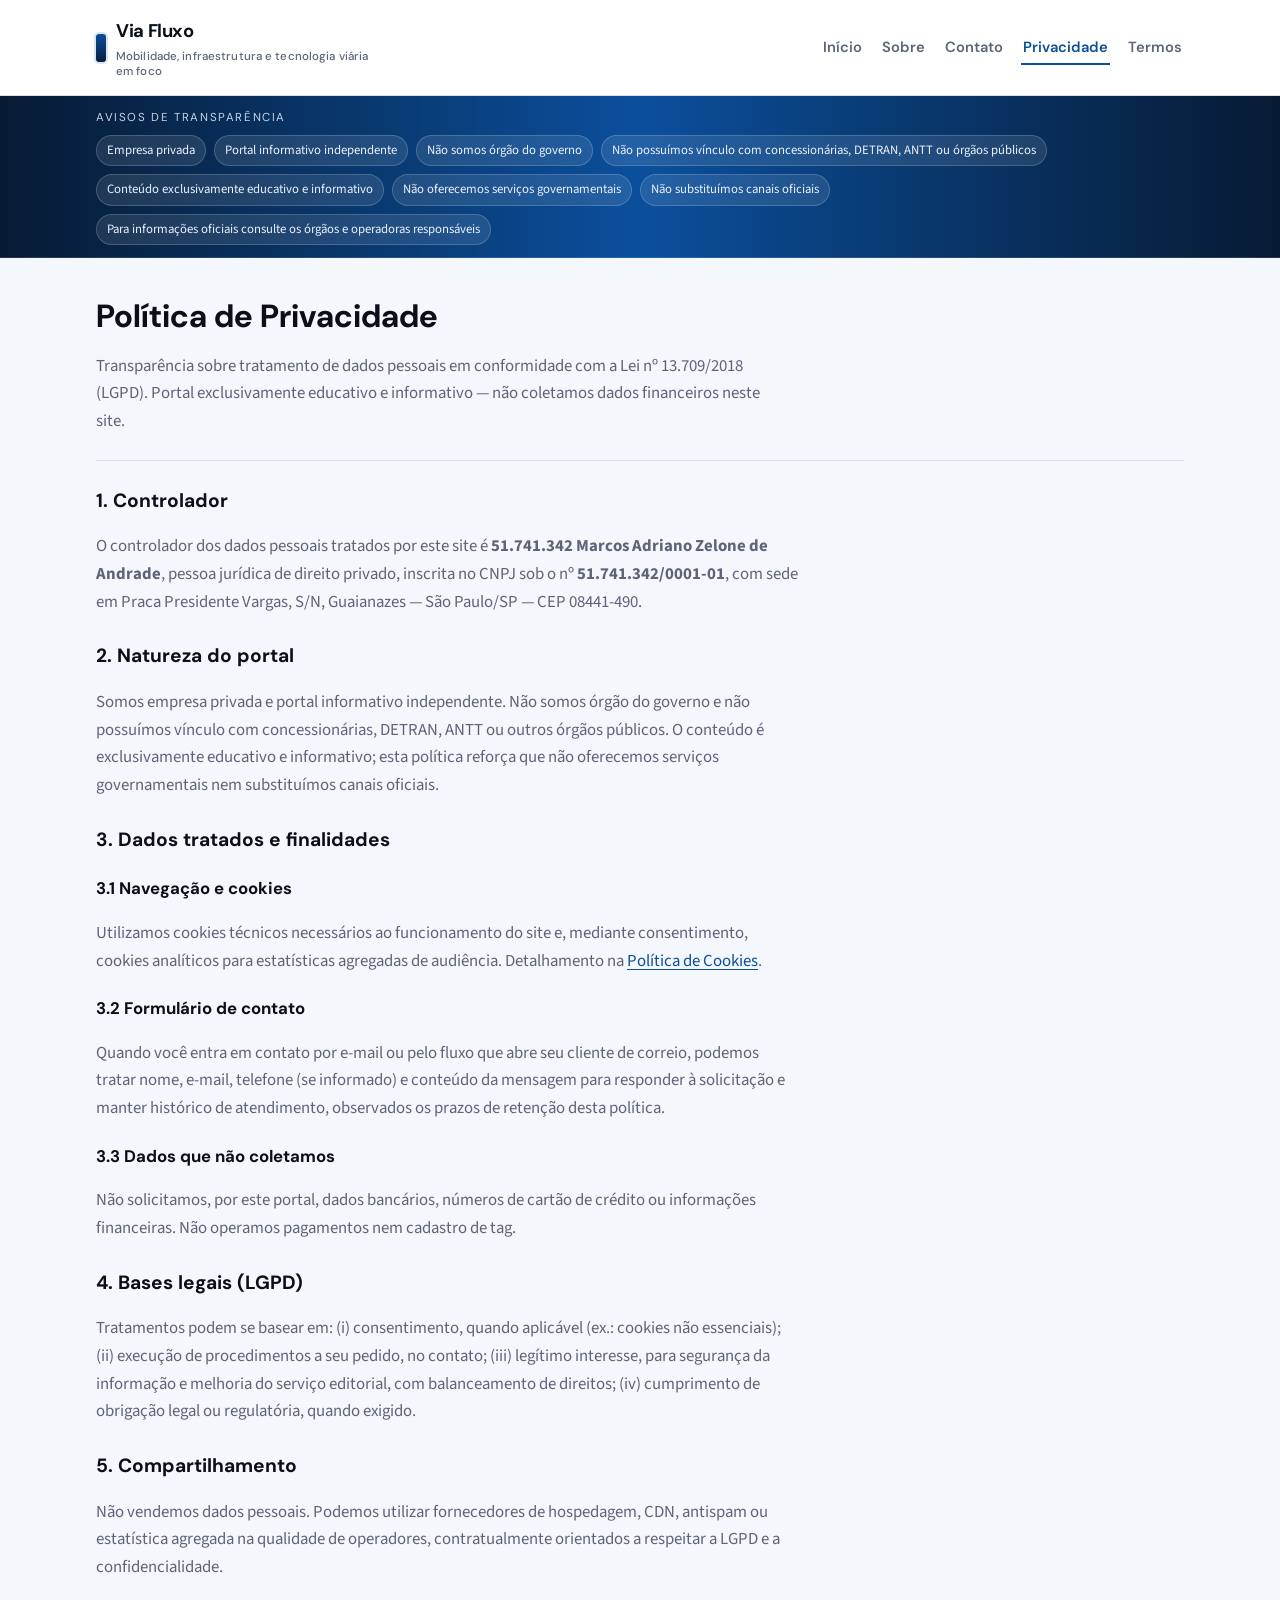
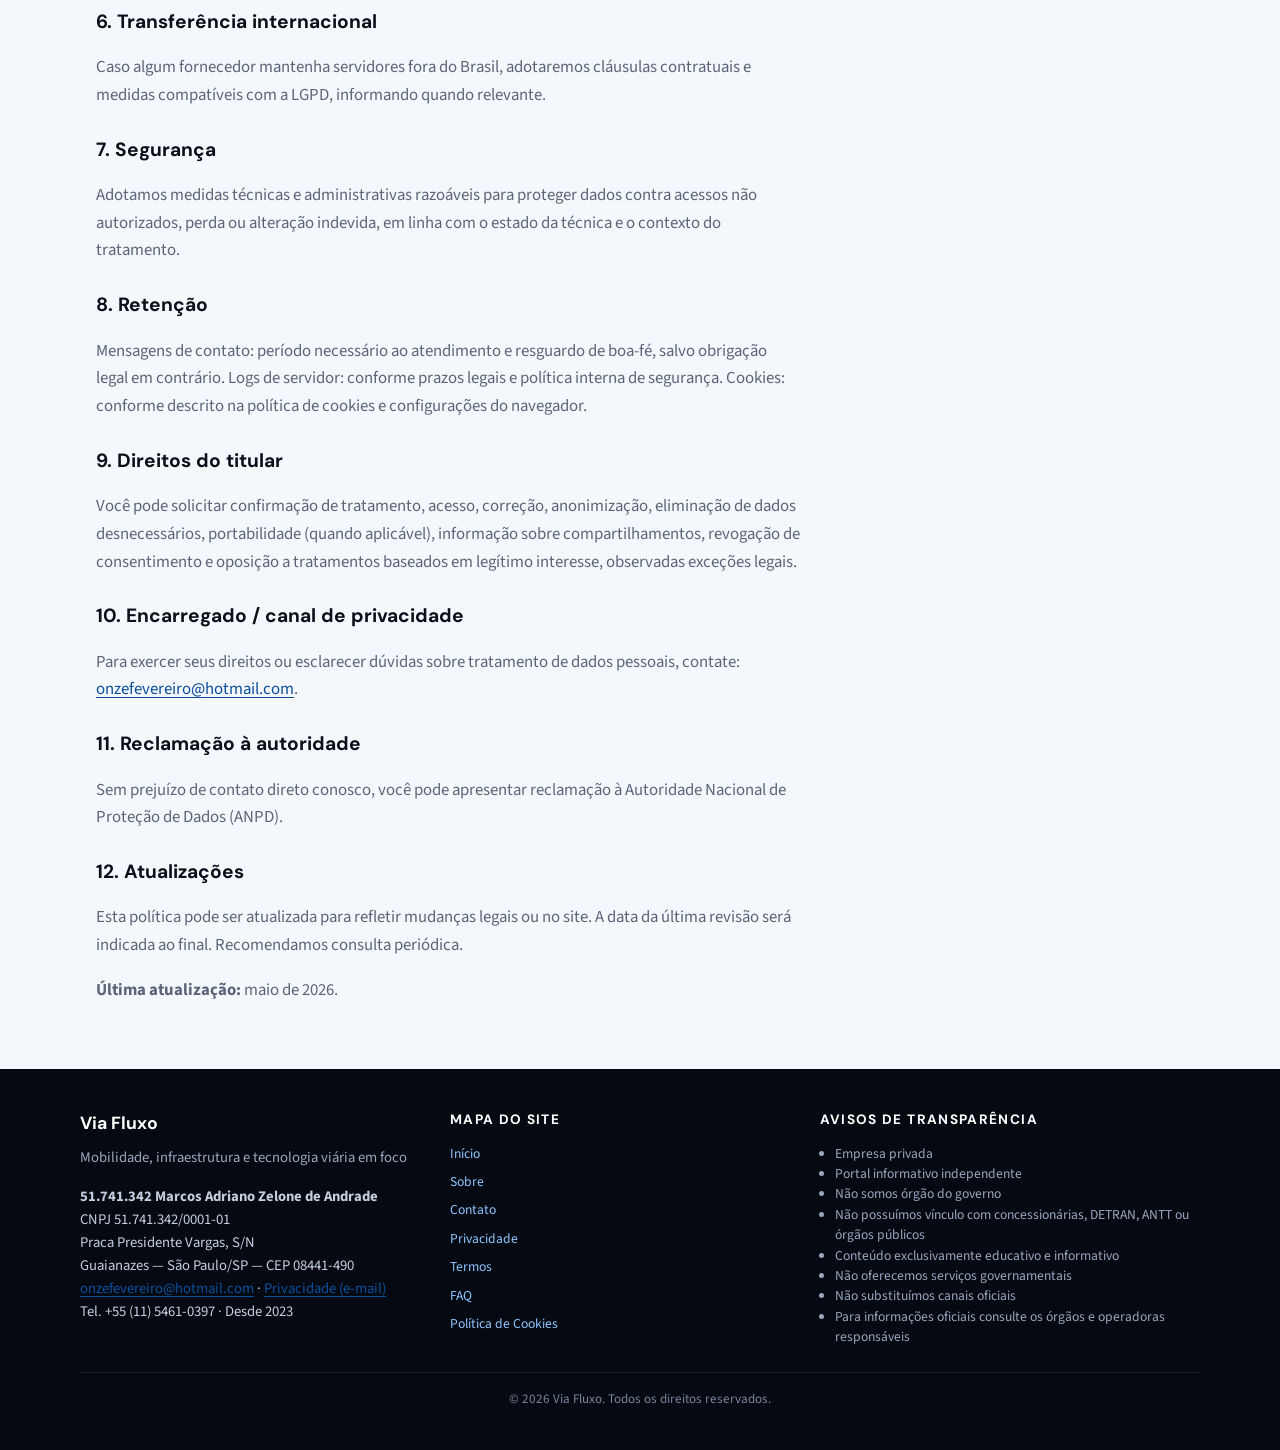
==== privacidade.html @ 97ca2502 "Add files via upload" ====
<!DOCTYPE html>
<html lang="pt-BR">
  <head>
    <meta charset="UTF-8" />
    <meta name="viewport" content="width=device-width, initial-scale=1" />
    <meta name="description" content="Política de Privacidade e bases legais (LGPD) do portal." />
    <title>Privacidade</title>
    <link rel="preconnect" href="https://fonts.googleapis.com" />
    <link rel="preconnect" href="https://fonts.gstatic.com" crossorigin />
    <link
      href="https://fonts.googleapis.com/css2?family=DM+Sans:ital,opsz,wght@0,9..40,500;0,9..40,600;0,9..40,700&family=Source+Sans+3:wght@400;500;600&display=swap"
      rel="stylesheet"
    />
    <link rel="stylesheet" href="css/styles.css" />
  </head>
  <body data-page-title="Privacidade">
    <header class="site-header">
      <div class="header__inner">
        <a class="logo" href="index.html">
          <span class="logo__mark" aria-hidden="true"></span>
          <span class="logo__text"
            ><span data-bind="meta.nomePortal"></span
            ><small class="logo__tagline" data-bind="meta.slogan"></small
          ></span>
        </a>
        <button type="button" class="nav-toggle" id="nav-toggle" aria-expanded="false" aria-controls="site-nav">
          <span class="nav-toggle__bar"></span>
          <span class="nav-toggle__bar"></span>
          <span class="nav-toggle__bar"></span>
          <span class="visually-hidden">Abrir menu</span>
        </button>
        <nav class="nav" id="site-nav" aria-label="Principal">
          <ul class="nav__list">
            <li><a class="nav__link" href="index.html">Início</a></li>
            <li><a class="nav__link" href="sobre.html">Sobre</a></li>
            <li><a class="nav__link" href="contato.html">Contato</a></li>
            <li><a class="nav__link is-active" href="privacidade.html">Privacidade</a></li>
            <li><a class="nav__link" href="termos.html">Termos</a></li>
          </ul>
        </nav>
      </div>
    </header>

    <section class="transparencia" aria-label="Transparência">
      <div class="transparencia__inner">
        <p class="transparencia__titulo" data-bind="transparencia.tituloFaixa"></p>
        <div class="transparencia__track" role="list" data-transparencia-track></div>
      </div>
    </section>

    <main>
      <header class="page-hero">
        <h1>Política de Privacidade</h1>
        <p>
          Transparência sobre tratamento de dados pessoais em conformidade com a Lei nº 13.709/2018 (LGPD). Portal
          exclusivamente educativo e informativo — não coletamos dados financeiros neste site.
        </p>
      </header>

      <article class="prose">
        <h2>1. Controlador</h2>
        <p>
          O controlador dos dados pessoais tratados por este site é <strong><span data-bind="empresa.razaoSocial"></span></strong>,
          pessoa jurídica de direito privado, inscrita no CNPJ sob o nº <strong><span data-bind="empresa.cnpj"></span></strong>,
          com sede em <span data-bind="empresa.enderecoLinha1"></span>, <span data-bind="empresa.enderecoLinha2"></span>.
        </p>

        <h2>2. Natureza do portal</h2>
        <p>
          Somos empresa privada e portal informativo independente. Não somos órgão do governo e não possuímos vínculo
          com concessionárias, DETRAN, ANTT ou outros órgãos públicos. O conteúdo é exclusivamente educativo e
          informativo; esta política reforça que não oferecemos serviços governamentais nem substituímos canais
          oficiais.
        </p>

        <h2>3. Dados tratados e finalidades</h2>
        <h3>3.1 Navegação e cookies</h3>
        <p>
          Utilizamos cookies técnicos necessários ao funcionamento do site e, mediante consentimento, cookies analíticos
          para estatísticas agregadas de audiência. Detalhamento na <a href="cookies.html">Política de Cookies</a>.
        </p>
        <h3>3.2 Formulário de contato</h3>
        <p>
          Quando você entra em contato por e-mail ou pelo fluxo que abre seu cliente de correio, podemos tratar nome,
          e-mail, telefone (se informado) e conteúdo da mensagem para responder à solicitação e manter histórico de
          atendimento, observados os prazos de retenção desta política.
        </p>
        <h3>3.3 Dados que não coletamos</h3>
        <p>
          Não solicitamos, por este portal, dados bancários, números de cartão de crédito ou informações financeiras.
          Não operamos pagamentos nem cadastro de tag.
        </p>

        <h2>4. Bases legais (LGPD)</h2>
        <p>
          Tratamentos podem se basear em: (i) consentimento, quando aplicável (ex.: cookies não essenciais); (ii)
          execução de procedimentos a seu pedido, no contato; (iii) legítimo interesse, para segurança da informação e
          melhoria do serviço editorial, com balanceamento de direitos; (iv) cumprimento de obrigação legal ou
          regulatória, quando exigido.
        </p>

        <h2>5. Compartilhamento</h2>
        <p>
          Não vendemos dados pessoais. Podemos utilizar fornecedores de hospedagem, CDN, antispam ou estatística agregada
          na qualidade de operadores, contratualmente orientados a respeitar a LGPD e a confidencialidade.
        </p>

        <h2>6. Transferência internacional</h2>
        <p>
          Caso algum fornecedor mantenha servidores fora do Brasil, adotaremos cláusulas contratuais e medidas
          compatíveis com a LGPD, informando quando relevante.
        </p>

        <h2>7. Segurança</h2>
        <p>
          Adotamos medidas técnicas e administrativas razoáveis para proteger dados contra acessos não autorizados,
          perda ou alteração indevida, em linha com o estado da técnica e o contexto do tratamento.
        </p>

        <h2>8. Retenção</h2>
        <p>
          Mensagens de contato: período necessário ao atendimento e resguardo de boa-fé, salvo obrigação legal em
          contrário. Logs de servidor: conforme prazos legais e política interna de segurança. Cookies: conforme
          descrito na política de cookies e configurações do navegador.
        </p>

        <h2>9. Direitos do titular</h2>
        <p>
          Você pode solicitar confirmação de tratamento, acesso, correção, anonimização, eliminação de dados
          desnecessários, portabilidade (quando aplicável), informação sobre compartilhamentos, revogação de
          consentimento e oposição a tratamentos baseados em legítimo interesse, observadas exceções legais.
        </p>

        <h2>10. Encarregado / canal de privacidade</h2>
        <p>
          Para exercer seus direitos ou esclarecer dúvidas sobre tratamento de dados pessoais, contate:
          <a data-mailto="empresa.emailPrivacidade"><span data-bind="empresa.emailPrivacidade"></span></a>.
        </p>

        <h2>11. Reclamação à autoridade</h2>
        <p>
          Sem prejuízo de contato direto conosco, você pode apresentar reclamação à Autoridade Nacional de Proteção de
          Dados (ANPD).
        </p>

        <h2>12. Atualizações</h2>
        <p>
          Esta política pode ser atualizada para refletir mudanças legais ou no site. A data da última revisão será
          indicada ao final. Recomendamos consulta periódica.
        </p>

        <p><strong>Última atualização:</strong> maio de 2026.</p>
      </article>
    </main>

    <footer class="site-footer">
      <div class="footer__grid">
        <div>
          <h2 class="footer__title" data-bind="meta.nomePortal"></h2>
          <p class="footer__tagline" data-bind="meta.slogan"></p>
          <p class="footer__legal">
            <strong data-bind="empresa.razaoSocial"></strong><br />
            CNPJ <span data-bind="empresa.cnpj"></span><br />
            <span data-bind="empresa.enderecoLinha1"></span><br />
            <span data-bind="empresa.enderecoLinha2"></span><br />
            <a data-mailto="empresa.emailContato"><span data-bind="empresa.emailContato"></span></a>
            · <a data-mailto="empresa.emailPrivacidade">Privacidade (e-mail)</a><br />
            Tel. <span data-bind="empresa.telefone"></span> · Desde <span data-bind="empresa.anoFundacao"></span>
          </p>
        </div>
        <div>
          <h3 class="footer__subtitle">Mapa do site</h3>
          <ul class="footer__list footer__list--plain">
            <li><a href="index.html">Início</a></li>
            <li><a href="sobre.html">Sobre</a></li>
            <li><a href="contato.html">Contato</a></li>
            <li><a href="privacidade.html">Privacidade</a></li>
            <li><a href="termos.html">Termos</a></li>
            <li><a href="faq.html">FAQ</a></li>
            <li><a href="cookies.html">Política de Cookies</a></li>
          </ul>
        </div>
        <div>
          <h3 class="footer__subtitle" data-bind="transparencia.tituloFaixa"></h3>
          <ul class="footer__list" data-transparencia-footer></ul>
        </div>
      </div>
      <p class="footer__bottom">
        © <span data-year></span> <span data-bind="empresa.nomeFantasia"></span>. Todos os direitos reservados.
      </p>
    </footer>

    <script src="js/site.config.js"></script>
    <script src="js/site.js"></script>
  </body>
</html>
---- css/styles.css ----
/* Via Fluxo — portal editorial, paleta azul / branco / preto */
:root {
  --color-bg: #f4f7fb;
  --color-surface: #ffffff;
  --color-ink: #0a0f1a;
  --color-muted: #5c6578;
  --color-line: #d8e0ec;
  --color-accent: #0b4f9c;
  --color-accent-soft: #e8f1fc;
  --color-accent-dark: #06356a;
  --shadow-sm: 0 4px 20px rgba(10, 22, 40, 0.06);
  --shadow-md: 0 12px 40px rgba(10, 22, 40, 0.1);
  --radius: 14px;
  --font-display: "DM Sans", system-ui, sans-serif;
  --font-body: "Source Sans 3", "Segoe UI", system-ui, sans-serif;
  --space: 8px;
  --max: 1120px;
}

*,
*::before,
*::after {
  box-sizing: border-box;
}

html {
  scroll-behavior: smooth;
}

body {
  margin: 0;
  font-family: var(--font-body);
  font-size: 1.05rem;
  line-height: 1.65;
  color: var(--color-ink);
  background: var(--color-bg);
  min-height: 100vh;
  display: flex;
  flex-direction: column;
}

.visually-hidden {
  position: absolute;
  width: 1px;
  height: 1px;
  padding: 0;
  margin: -1px;
  overflow: hidden;
  clip: rect(0, 0, 0, 0);
  white-space: nowrap;
  border: 0;
}

a {
  color: var(--color-accent);
  text-decoration-thickness: 1px;
  text-underline-offset: 3px;
}

a:hover {
  color: var(--color-accent-dark);
}

img {
  max-width: 100%;
  height: auto;
}

.site-header {
  position: sticky;
  top: 0;
  z-index: 40;
  background: rgba(255, 255, 255, 0.92);
  backdrop-filter: blur(10px);
  border-bottom: 1px solid var(--color-line);
}

.header__inner {
  max-width: var(--max);
  margin: 0 auto;
  padding: calc(var(--space) * 2) calc(var(--space) * 2);
  display: flex;
  align-items: center;
  justify-content: space-between;
  gap: calc(var(--space) * 2);
}

.logo {
  display: inline-flex;
  align-items: center;
  gap: 10px;
  font-family: var(--font-display);
  font-weight: 700;
  font-size: 1.15rem;
  letter-spacing: -0.02em;
  color: var(--color-ink);
  text-decoration: none;
}

.logo:hover {
  color: var(--color-accent);
}

.logo__mark {
  width: 10px;
  height: 28px;
  border-radius: 3px;
  background: linear-gradient(180deg, var(--color-accent) 0%, #051f3d 100%);
  box-shadow: 0 0 0 2px rgba(11, 79, 156, 0.15);
}

.nav-toggle {
  display: none;
  flex-direction: column;
  gap: 5px;
  padding: 10px;
  border: 1px solid var(--color-line);
  border-radius: 10px;
  background: var(--color-surface);
  cursor: pointer;
}

.nav-toggle__bar {
  width: 22px;
  height: 2px;
  background: var(--color-ink);
  border-radius: 1px;
}

.nav__list {
  list-style: none;
  margin: 0;
  padding: 0;
  display: flex;
  flex-wrap: wrap;
  gap: calc(var(--space) * 0.5) calc(var(--space) * 2);
}

.nav__link {
  font-family: var(--font-display);
  font-weight: 600;
  font-size: 0.92rem;
  color: var(--color-muted);
  text-decoration: none;
  padding: 6px 2px;
  border-bottom: 2px solid transparent;
}

.nav__link:hover,
.nav__link.is-active {
  color: var(--color-accent);
  border-bottom-color: var(--color-accent);
}

.transparencia {
  background: linear-gradient(90deg, #061a33 0%, #0b4f9c 50%, #061a33 100%);
  color: #e8f0ff;
  font-size: 0.8rem;
  border-bottom: 1px solid rgba(255, 255, 255, 0.12);
}

.transparencia__inner {
  max-width: var(--max);
  margin: 0 auto;
  padding: calc(var(--space) * 1.5) calc(var(--space) * 2);
}

.transparencia__titulo {
  margin: 0 0 8px;
  font-family: var(--font-display);
  font-size: 0.72rem;
  text-transform: uppercase;
  letter-spacing: 0.14em;
  opacity: 0.85;
}

.transparencia__track {
  display: flex;
  flex-wrap: wrap;
  gap: 8px;
}

.transparencia__item {
  display: inline-block;
  padding: 6px 10px;
  border-radius: 999px;
  background: rgba(255, 255, 255, 0.1);
  border: 1px solid rgba(255, 255, 255, 0.18);
  white-space: normal;
  line-height: 1.35;
}

main {
  flex: 1;
  max-width: var(--max);
  margin: 0 auto;
  padding: calc(var(--space) * 4) calc(var(--space) * 2) calc(var(--space) * 6);
  width: 100%;
}

.hero {
  display: grid;
  gap: calc(var(--space) * 3);
  padding: calc(var(--space) * 5) 0 calc(var(--space) * 4);
  border-bottom: 1px solid var(--color-line);
  margin-bottom: calc(var(--space) * 4);
}

.hero__grid {
  display: grid;
  gap: calc(var(--space) * 3);
  grid-template-columns: 1fr;
}

@media (min-width: 880px) {
  .hero__grid {
    grid-template-columns: 1.15fr 0.85fr;
    align-items: start;
  }
}

.hero__kicker {
  font-family: var(--font-display);
  font-size: 0.78rem;
  text-transform: uppercase;
  letter-spacing: 0.16em;
  color: var(--color-accent);
  margin: 0 0 12px;
}

.hero h1 {
  font-family: var(--font-display);
  font-size: clamp(1.85rem, 4vw, 2.65rem);
  line-height: 1.12;
  letter-spacing: -0.03em;
  margin: 0 0 16px;
  color: var(--color-ink);
}

.hero__sub {
  margin: 0;
  font-size: 1.1rem;
  color: var(--color-muted);
  max-width: 36em;
}

.hero__actions {
  display: flex;
  flex-wrap: wrap;
  gap: 12px;
  margin-top: calc(var(--space) * 2);
}

.hero__panel {
  background: var(--color-surface);
  border-radius: var(--radius);
  box-shadow: var(--shadow-md);
  border: 1px solid var(--color-line);
  padding: calc(var(--space) * 3);
  position: relative;
  overflow: hidden;
}

.hero__panel::before {
  content: "";
  position: absolute;
  inset: -40% 40% auto -20%;
  height: 80%;
  background: radial-gradient(circle, rgba(11, 79, 156, 0.12), transparent 60%);
  pointer-events: none;
}

.hero__panel-title {
  font-family: var(--font-display);
  font-size: 0.85rem;
  text-transform: uppercase;
  letter-spacing: 0.1em;
  color: var(--color-muted);
  margin: 0 0 12px;
}

.hero__panel ul {
  margin: 0;
  padding-left: 1.1em;
  color: var(--color-ink);
  font-size: 0.95rem;
}

.hero__panel li {
  margin-bottom: 8px;
}

.hero-panel__list {
  margin: 0;
  padding-left: 1.1em;
  color: var(--color-ink);
  font-size: 0.9rem;
}

.faq-block__q {
  font-family: var(--font-display);
  font-size: 1rem;
  margin: 20px 0 8px;
  color: var(--color-ink);
}

.faq-block__q:first-child {
  margin-top: 16px;
}

.faq-block__a {
  margin: 0 0 8px;
  color: var(--color-muted);
  font-size: 0.95rem;
}

.btn {
  display: inline-flex;
  align-items: center;
  justify-content: center;
  gap: 8px;
  font-family: var(--font-display);
  font-weight: 600;
  font-size: 0.92rem;
  padding: 12px 20px;
  border-radius: 10px;
  border: none;
  cursor: pointer;
  text-decoration: none;
  transition: background 0.2s ease, color 0.2s ease, box-shadow 0.2s ease;
}

.btn--primary {
  background: var(--color-accent);
  color: #fff;
  box-shadow: 0 6px 20px rgba(11, 79, 156, 0.25);
}

.btn--primary:hover {
  background: var(--color-accent-dark);
  color: #fff;
}

.btn--secondary {
  background: var(--color-surface);
  color: var(--color-accent);
  border: 1px solid var(--color-line);
}

.btn--secondary:hover {
  border-color: var(--color-accent);
}

.btn--ghost {
  background: transparent;
  color: var(--color-ink);
  border: 1px solid var(--color-line);
}

.section-head {
  display: flex;
  flex-wrap: wrap;
  align-items: baseline;
  justify-content: space-between;
  gap: 12px;
  margin-bottom: calc(var(--space) * 2.5);
}

.section-head h2 {
  font-family: var(--font-display);
  font-size: 1.45rem;
  margin: 0;
  letter-spacing: -0.02em;
}

.section-head p {
  margin: 0;
  color: var(--color-muted);
  max-width: 28rem;
  font-size: 0.98rem;
}

.stats-grid {
  display: grid;
  grid-template-columns: repeat(auto-fit, minmax(200px, 1fr));
  gap: calc(var(--space) * 2);
  margin-bottom: calc(var(--space) * 5);
}

.stat-card {
  background: var(--color-surface);
  border-radius: var(--radius);
  padding: calc(var(--space) * 2.5);
  border: 1px solid var(--color-line);
  box-shadow: var(--shadow-sm);
}

.stat-card__icon {
  width: 40px;
  height: 40px;
  border-radius: 10px;
  background: var(--color-accent-soft);
  color: var(--color-accent);
  display: flex;
  align-items: center;
  justify-content: center;
  margin-bottom: 12px;
}

.stat-card__icon svg {
  width: 22px;
  height: 22px;
}

.stat-card__value {
  font-family: var(--font-display);
  font-weight: 700;
  font-size: 1.35rem;
  margin: 0 0 6px;
  letter-spacing: -0.02em;
}

.stat-card__label {
  margin: 0;
  font-size: 0.88rem;
  color: var(--color-muted);
  line-height: 1.45;
}

.cards-grid {
  display: grid;
  grid-template-columns: repeat(auto-fit, minmax(260px, 1fr));
  gap: calc(var(--space) * 2);
  margin-bottom: calc(var(--space) * 5);
}

.card {
  background: var(--color-surface);
  border-radius: var(--radius);
  padding: calc(var(--space) * 2.5);
  border: 1px solid var(--color-line);
  box-shadow: var(--shadow-sm);
  display: flex;
  flex-direction: column;
  gap: 10px;
}

.card__tag {
  font-size: 0.72rem;
  font-weight: 700;
  text-transform: uppercase;
  letter-spacing: 0.08em;
  color: var(--color-accent);
}

.card__title {
  font-family: var(--font-display);
  font-size: 1.1rem;
  margin: 0;
  line-height: 1.3;
}

.card__title a {
  color: inherit;
  text-decoration: none;
}

.card__title a:hover {
  color: var(--color-accent);
}

.card__excerpt {
  margin: 0;
  flex: 1;
  color: var(--color-muted);
  font-size: 0.95rem;
}

.card__more {
  font-family: var(--font-display);
  font-weight: 600;
  font-size: 0.88rem;
  text-decoration: none;
}

.topic-section {
  margin-bottom: calc(var(--space) * 4);
  padding: calc(var(--space) * 3);
  background: var(--color-surface);
  border-radius: var(--radius);
  border: 1px solid var(--color-line);
  box-shadow: var(--shadow-sm);
}

.topic-section__title {
  font-family: var(--font-display);
  font-size: 1.25rem;
  margin: 0 0 12px;
}

.topic-section__text {
  margin: 0;
  color: var(--color-muted);
}

.glossary {
  margin: 0;
}

.glossary__row {
  display: grid;
  gap: 6px;
  padding: 16px 0;
  border-bottom: 1px solid var(--color-line);
}

@media (min-width: 640px) {
  .glossary__row {
    grid-template-columns: 160px 1fr;
    gap: 24px;
    align-items: start;
  }
}

.glossary dt {
  font-family: var(--font-display);
  font-weight: 700;
  color: var(--color-ink);
}

.glossary dd {
  margin: 0;
  color: var(--color-muted);
}

.faq-item {
  border-bottom: 1px solid var(--color-line);
}

.faq-item__btn {
  width: 100%;
  text-align: left;
  padding: 18px 8px 18px 0;
  border: none;
  background: none;
  font-family: var(--font-display);
  font-size: 1rem;
  font-weight: 600;
  color: var(--color-ink);
  cursor: pointer;
  display: flex;
  align-items: center;
  justify-content: space-between;
  gap: 12px;
}

.faq-item__btn::after {
  content: "+";
  flex-shrink: 0;
  font-weight: 400;
  color: var(--color-accent);
  font-size: 1.25rem;
}

.faq-item__btn[aria-expanded="true"]::after {
  content: "−";
}

.faq-item__panel {
  padding: 0 0 18px;
  color: var(--color-muted);
}

.faq-item__panel p {
  margin: 0;
}

.quem-somos {
  background: linear-gradient(135deg, #0b4f9c 0%, #051f3d 100%);
  color: #e8f0ff;
  border-radius: var(--radius);
  padding: calc(var(--space) * 3.5);
  margin-top: calc(var(--space) * 4);
  box-shadow: var(--shadow-md);
}

.quem-somos h2 {
  font-family: var(--font-display);
  margin: 0 0 16px;
  font-size: 1.35rem;
}

.quem-somos p {
  margin: 0 0 12px;
  color: rgba(232, 240, 255, 0.92);
}

.quem-somos__cta {
  margin-top: 20px;
}

.quem-somos .btn--secondary {
  background: rgba(255, 255, 255, 0.12);
  color: #fff;
  border-color: rgba(255, 255, 255, 0.35);
}

.quem-somos .btn--secondary:hover {
  background: rgba(255, 255, 255, 0.2);
}

.site-footer {
  background: #050a12;
  color: #c5cedd;
  padding: calc(var(--space) * 5) calc(var(--space) * 2);
  font-size: 0.92rem;
}

.footer__grid {
  max-width: var(--max);
  margin: 0 auto;
  display: grid;
  gap: calc(var(--space) * 3);
  grid-template-columns: 1fr;
}

@media (min-width: 900px) {
  .footer__grid {
    grid-template-columns: 1fr 1fr 1.1fr;
  }
}

.footer__title {
  font-family: var(--font-display);
  color: #fff;
  margin: 0 0 8px;
  font-size: 1.1rem;
}

.footer__tagline {
  margin: 0 0 16px;
  color: #9aa7bc;
}

.footer__legal {
  margin: 0;
  line-height: 1.55;
}

.footer__subtitle {
  font-family: var(--font-display);
  color: #fff;
  font-size: 0.85rem;
  text-transform: uppercase;
  letter-spacing: 0.1em;
  margin: 0 0 12px;
}

.footer__contact {
  margin: 0 0 12px;
}

.footer__contact a {
  color: #8ec5ff;
}

.footer__links {
  margin: 0;
}

.footer__links a {
  color: #8ec5ff;
  text-decoration: none;
}

.footer__links a:hover {
  text-decoration: underline;
}

.footer__sep {
  margin: 0 6px;
  opacity: 0.5;
}

.footer__list {
  margin: 0;
  padding-left: 1.1em;
  color: #9aa7bc;
  font-size: 0.85rem;
  line-height: 1.5;
}

.footer__bottom {
  max-width: var(--max);
  margin: calc(var(--space) * 3) auto 0;
  padding-top: calc(var(--space) * 2);
  border-top: 1px solid rgba(255, 255, 255, 0.1);
  font-size: 0.82rem;
  color: #7a869c;
  text-align: center;
}

.cookie-bar {
  position: fixed;
  z-index: 50;
  left: 0;
  right: 0;
  bottom: 0;
  padding: calc(var(--space) * 2);
  background: rgba(5, 10, 18, 0.96);
  color: #e8edf5;
  border-top: 1px solid rgba(255, 255, 255, 0.1);
}

.cookie-bar__inner {
  max-width: var(--max);
  margin: 0 auto;
  display: flex;
  flex-wrap: wrap;
  gap: 16px;
  align-items: flex-end;
  justify-content: space-between;
}

.cookie-bar__text {
  margin: 0;
  flex: 1 1 280px;
  font-size: 0.9rem;
  line-height: 1.5;
}

.cookie-bar__text a {
  color: #8ec5ff;
}

.cookie-bar__actions {
  display: flex;
  flex-wrap: wrap;
  gap: 10px;
}

.cookie-bar .btn--primary {
  background: var(--color-accent);
}

.cookie-bar .btn--ghost {
  color: #fff;
  border-color: rgba(255, 255, 255, 0.25);
}

/* Páginas internas */
.page-hero {
  padding-bottom: calc(var(--space) * 3);
  border-bottom: 1px solid var(--color-line);
  margin-bottom: calc(var(--space) * 3);
}

.page-hero h1 {
  font-family: var(--font-display);
  font-size: clamp(1.6rem, 3vw, 2rem);
  margin: 0 0 10px;
}

.page-hero p {
  margin: 0;
  color: var(--color-muted);
  max-width: 40em;
}

.prose {
  max-width: 44rem;
}

.prose h2 {
  font-family: var(--font-display);
  font-size: 1.2rem;
  margin: calc(var(--space) * 3) 0 calc(var(--space) * 1.5);
}

.prose h3 {
  font-family: var(--font-display);
  font-size: 1.05rem;
  margin: calc(var(--space) * 2.5) 0 8px;
}

.prose p,
.prose li {
  color: var(--color-muted);
}

.prose ul {
  padding-left: 1.2em;
}

.contact-card {
  background: var(--color-surface);
  border: 1px solid var(--color-line);
  border-radius: var(--radius);
  padding: calc(var(--space) * 3);
  box-shadow: var(--shadow-sm);
  margin-bottom: calc(var(--space) * 3);
}

.contact-card dl {
  margin: 0;
}

.contact-card dt {
  font-family: var(--font-display);
  font-size: 0.75rem;
  text-transform: uppercase;
  letter-spacing: 0.1em;
  color: var(--color-muted);
  margin-top: 16px;
}

.contact-card dt:first-child {
  margin-top: 0;
}

.contact-card dd {
  margin: 4px 0 0;
  font-size: 1.05rem;
}

label {
  display: block;
  font-family: var(--font-display);
  font-weight: 600;
  font-size: 0.88rem;
  margin-bottom: 6px;
}

input,
textarea {
  width: 100%;
  max-width: 32rem;
  padding: 12px 14px;
  border-radius: 10px;
  border: 1px solid var(--color-line);
  font: inherit;
  background: var(--color-surface);
}

textarea {
  min-height: 140px;
  resize: vertical;
}

.form-row {
  margin-bottom: 16px;
}

@media (max-width: 768px) {
  .nav-toggle {
    display: inline-flex;
  }

  .nav {
    position: absolute;
    left: 0;
    right: 0;
    top: 100%;
    background: var(--color-surface);
    border-bottom: 1px solid var(--color-line);
    padding: 12px calc(var(--space) * 2) 16px;
    display: none;
  }

  .nav.is-open {
    display: block;
  }

  .nav__list {
    flex-direction: column;
    gap: 4px;
  }

  .site-header {
    position: relative;
  }
}

@media (prefers-reduced-motion: reduce) {
  html {
    scroll-behavior: auto;
  }

  *,
  *::before,
  *::after {
    transition-duration: 0.01ms;
  }
}

/* —— Portal (HTML estático + site.js) —— */
.skip-link {
  position: absolute;
  left: 12px;
  top: 12px;
  padding: 10px 14px;
  background: var(--color-surface);
  color: var(--color-accent);
  font-family: var(--font-display);
  font-weight: 600;
  border-radius: 10px;
  box-shadow: var(--shadow-sm);
  z-index: 200;
  transform: translateY(-200%);
  transition: transform 0.2s ease;
}

.skip-link:focus {
  transform: translateY(0);
  outline: 2px solid var(--color-accent);
  outline-offset: 2px;
}

.layout-inner {
  max-width: var(--max);
  margin-inline: auto;
  padding-inline: calc(var(--space) * 2);
}

.logo__tagline {
  display: block;
  margin-top: 4px;
  font-size: 0.72rem;
  font-weight: 500;
  letter-spacing: 0.01em;
  color: var(--color-muted);
  max-width: 260px;
  line-height: 1.25;
}

.footer__list--plain {
  list-style: none;
  padding: 0;
  margin: 0;
  display: flex;
  flex-direction: column;
  gap: 8px;
}

.footer__list--plain a {
  color: #8ec5ff;
  text-decoration: none;
}

.footer__list--plain a:hover {
  text-decoration: underline;
}

.page-block {
  padding-block: calc(var(--space) * 4);
}

.section {
  padding-block: calc(var(--space) * 5);
}

.section--alt {
  background: color-mix(in srgb, var(--color-surface) 88%, var(--color-bg));
  border-block: 1px solid var(--color-line);
}

.section-title {
  font-family: var(--font-display);
  font-size: clamp(1.35rem, 2.5vw, 1.75rem);
  font-weight: 700;
  letter-spacing: -0.02em;
  margin: 0 0 calc(var(--space) * 1);
  color: var(--color-ink);
}

.section-lead {
  margin: 0 0 calc(var(--space) * 3);
  max-width: 52ch;
  color: var(--color-muted);
  font-family: var(--font-display);
  font-size: 0.98rem;
  line-height: 1.5;
}

.stats-grid {
  display: grid;
  grid-template-columns: repeat(auto-fit, minmax(200px, 1fr));
  gap: calc(var(--space) * 2);
}

.stat-card__icon {
  width: 26px;
  height: 26px;
  color: var(--color-accent);
  margin-bottom: 10px;
}

.temas-stack {
  display: flex;
  flex-direction: column;
  gap: calc(var(--space) * 2);
}

.tema-block {
  scroll-margin-top: 88px;
}

.tema-block__head {
  display: flex;
  flex-wrap: wrap;
  align-items: baseline;
  gap: 12px;
  margin-bottom: 10px;
}

.tema-block__id {
  font-family: var(--font-display);
  font-size: 0.68rem;
  font-weight: 700;
  letter-spacing: 0.12em;
  text-transform: uppercase;
  color: var(--color-muted);
}

.tema-block__title {
  font-family: var(--font-display);
  font-size: 1.2rem;
  margin: 0;
  color: var(--color-ink);
}

.tema-block__desc {
  margin: 0 0 12px;
  color: var(--color-muted);
}

.tema-block__more {
  margin: 0;
  font-family: var(--font-display);
  font-size: 0.9rem;
}

.card__resumo {
  margin: 0;
  flex: 1;
  color: var(--color-muted);
  font-size: 0.95rem;
}

.glossario__list {
  margin: 0;
  display: flex;
  flex-direction: column;
  gap: calc(var(--space) * 2);
}

.glossario__item {
  padding-bottom: calc(var(--space) * 2);
  border-bottom: 1px solid var(--color-line);
}

.glossario__item:last-child {
  border-bottom: 0;
}

.glossario__item dt {
  font-family: var(--font-display);
  font-weight: 700;
  color: var(--color-ink);
  margin-bottom: 6px;
}

.glossario__item dd {
  margin: 0;
  color: var(--color-muted);
}

.faq-item summary.faq-item__q {
  list-style: none;
  width: 100%;
  text-align: left;
  padding: 18px 8px 18px 0;
  border: none;
  background: var(--color-surface);
  font-family: var(--font-display);
  font-size: 1rem;
  font-weight: 600;
  color: var(--color-ink);
  cursor: pointer;
  display: flex;
  align-items: center;
  justify-content: space-between;
  gap: 12px;
  border-radius: var(--radius);
  border: 1px solid var(--color-line);
  padding: 16px 18px;
  box-shadow: var(--shadow-sm);
}

.faq-item summary.faq-item__q::-webkit-details-marker {
  display: none;
}

.faq-item summary.faq-item__q::after {
  content: "+";
  font-weight: 400;
  color: var(--color-accent);
  font-size: 1.25rem;
}

.faq-item[open] summary.faq-item__q::after {
  content: "−";
}

.faq-item__a {
  padding: 0 18px 16px;
  color: var(--color-muted);
}

.faq-item__a p {
  margin: 0;
}

.teaser-block {
  background: linear-gradient(135deg, #0b4f9c 0%, #051f3d 100%);
  color: #e8f0ff;
  border-radius: var(--radius);
  padding: calc(var(--space) * 4);
  box-shadow: var(--shadow-md);
}

.teaser-block .section-title {
  color: #fff;
}

.teaser-block__text {
  margin: 0 0 calc(var(--space) * 2);
  max-width: 55ch;
  opacity: 0.95;
}

.text-link {
  color: var(--color-accent);
  font-family: var(--font-display);
  font-weight: 600;
  text-decoration: none;
  border-bottom: 1px solid rgba(11, 79, 156, 0.35);
}

.text-link:hover {
  border-bottom-color: var(--color-accent);
}

.page-hero .hero__title {
  font-family: var(--font-display);
  font-size: clamp(1.85rem, 4vw, 2.65rem);
  line-height: 1.12;
  letter-spacing: -0.03em;
  margin: 0 0 16px;
  color: var(--color-ink);
}

.page-hero .hero__lead {
  margin: 0 0 calc(var(--space) * 2);
  font-size: 1.08rem;
  color: var(--color-muted);
  max-width: 36em;
}

.page-hero .eyebrow {
  font-family: var(--font-display);
  font-size: 0.75rem;
  font-weight: 700;
  letter-spacing: 0.14em;
  text-transform: uppercase;
  color: var(--color-accent);
  margin: 0 0 12px;
}

.page-hero .hero__visual {
  position: relative;
  min-height: 200px;
  color: var(--color-accent);
}

.page-hero .hero__orb {
  position: absolute;
  inset: 10% 12%;
  border-radius: 50%;
  background: radial-gradient(circle at 30% 30%, rgba(255, 255, 255, 0.95), rgba(11, 79, 156, 0.12));
  border: 1px solid var(--color-line);
  box-shadow: var(--shadow-md);
}

.page-hero .hero__lines {
  position: absolute;
  inset: 0;
  width: 100%;
  height: 100%;
}

.prose .section-title {
  margin-top: calc(var(--space) * 2);
}
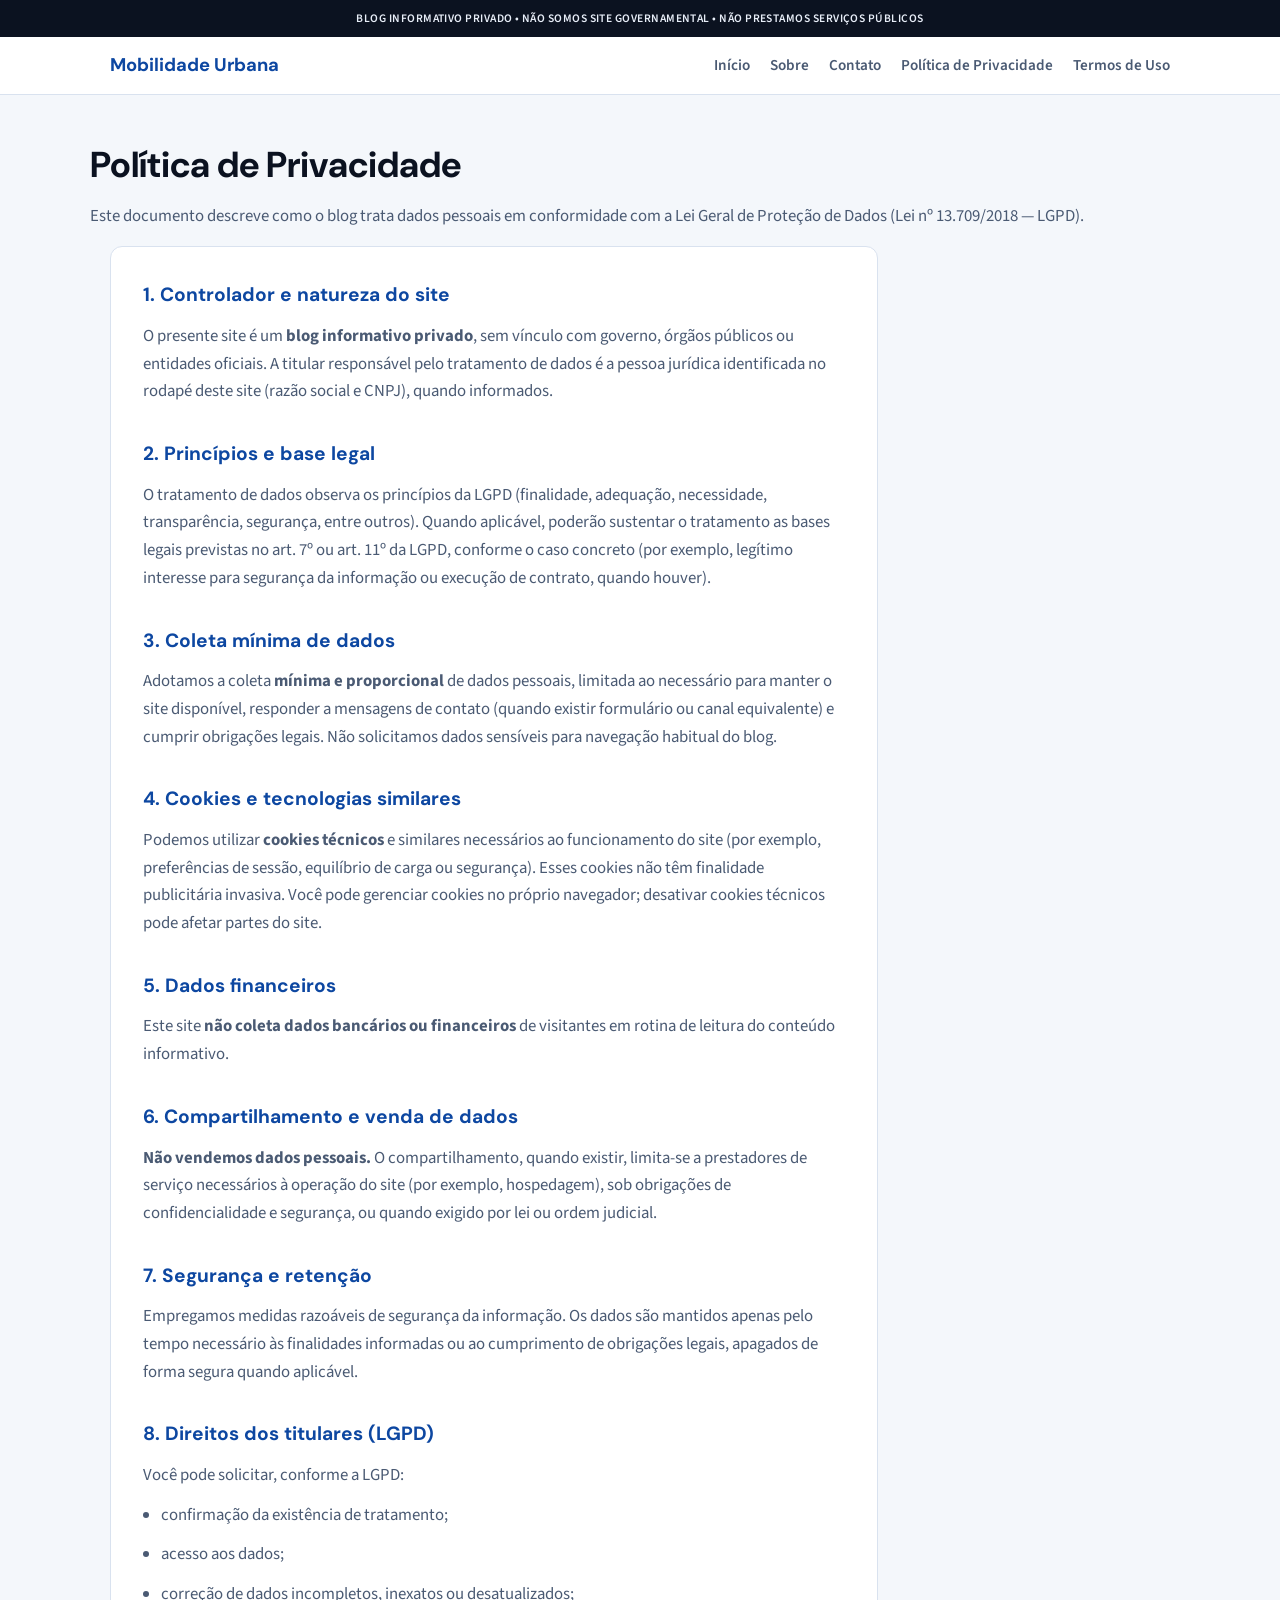
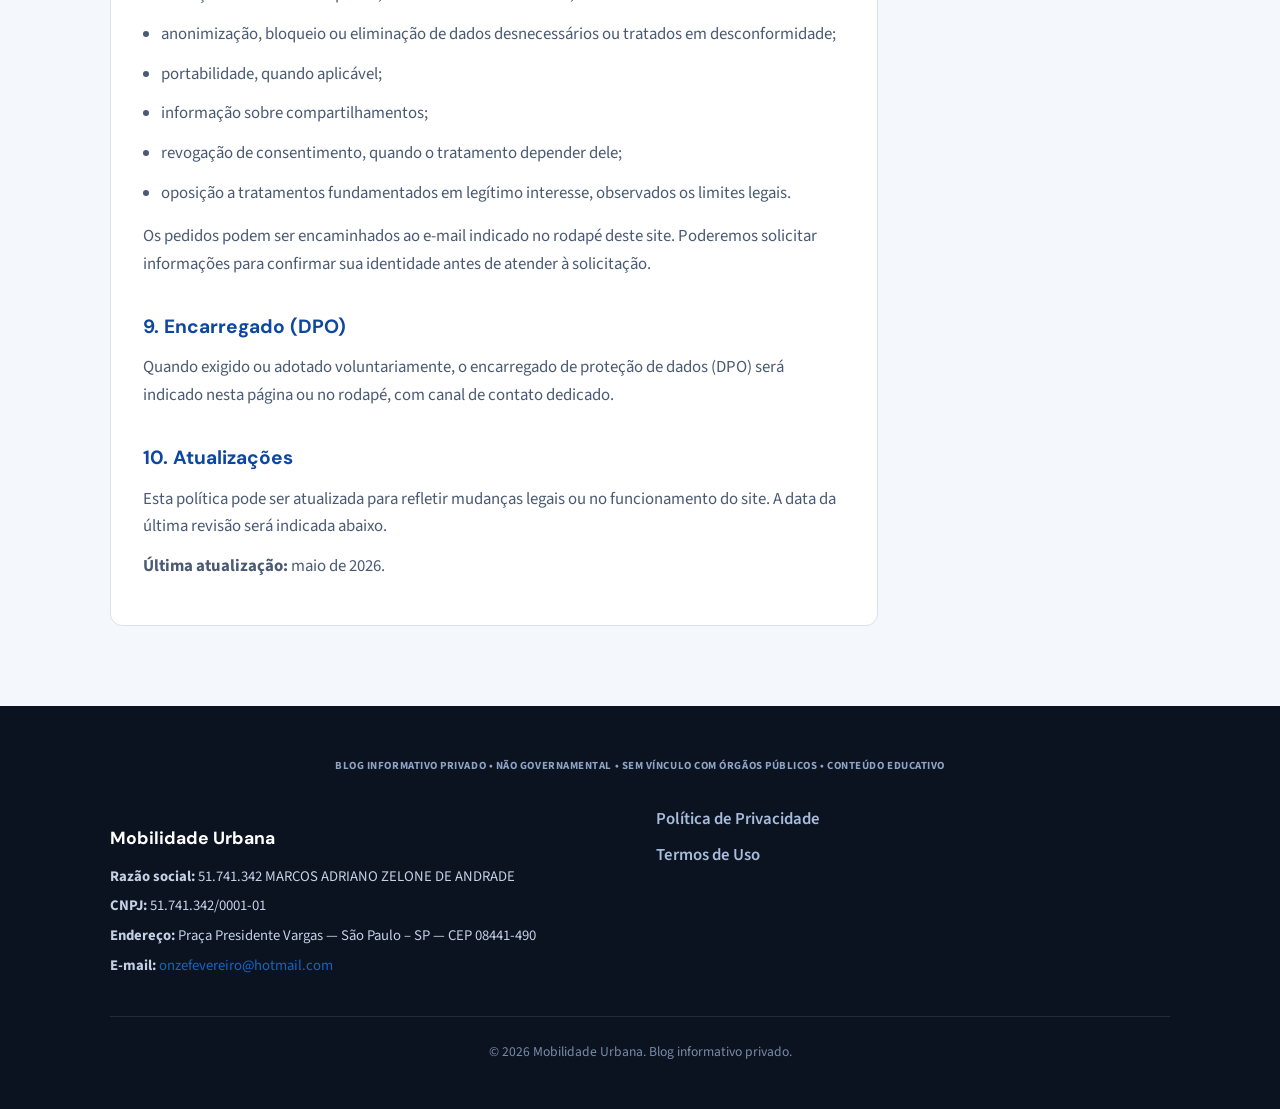
==== commit 4edec288: "o que você alterou" ====
--- a/privacidade.html
+++ b/privacidade.html
@@ -1,196 +1,186 @@
-<!DOCTYPE html>
-<html lang="pt-BR">
-  <head>
-    <meta charset="UTF-8" />
-    <meta name="viewport" content="width=device-width, initial-scale=1" />
-    <meta name="description" content="Política de Privacidade e bases legais (LGPD) do portal." />
-    <title>Privacidade</title>
-    <link rel="preconnect" href="https://fonts.googleapis.com" />
-    <link rel="preconnect" href="https://fonts.gstatic.com" crossorigin />
-    <link
-      href="https://fonts.googleapis.com/css2?family=DM+Sans:ital,opsz,wght@0,9..40,500;0,9..40,600;0,9..40,700&family=Source+Sans+3:wght@400;500;600&display=swap"
-      rel="stylesheet"
-    />
-    <link rel="stylesheet" href="css/styles.css" />
-  </head>
-  <body data-page-title="Privacidade">
-    <header class="site-header">
-      <div class="header__inner">
-        <a class="logo" href="index.html">
-          <span class="logo__mark" aria-hidden="true"></span>
-          <span class="logo__text"
-            ><span data-bind="meta.nomePortal"></span
-            ><small class="logo__tagline" data-bind="meta.slogan"></small
-          ></span>
-        </a>
-        <button type="button" class="nav-toggle" id="nav-toggle" aria-expanded="false" aria-controls="site-nav">
-          <span class="nav-toggle__bar"></span>
-          <span class="nav-toggle__bar"></span>
-          <span class="nav-toggle__bar"></span>
-          <span class="visually-hidden">Abrir menu</span>
-        </button>
-        <nav class="nav" id="site-nav" aria-label="Principal">
-          <ul class="nav__list">
-            <li><a class="nav__link" href="index.html">Início</a></li>
-            <li><a class="nav__link" href="sobre.html">Sobre</a></li>
-            <li><a class="nav__link" href="contato.html">Contato</a></li>
-            <li><a class="nav__link is-active" href="privacidade.html">Privacidade</a></li>
-            <li><a class="nav__link" href="termos.html">Termos</a></li>
-          </ul>
-        </nav>
-      </div>
-    </header>
-
-    <section class="transparencia" aria-label="Transparência">
-      <div class="transparencia__inner">
-        <p class="transparencia__titulo" data-bind="transparencia.tituloFaixa"></p>
-        <div class="transparencia__track" role="list" data-transparencia-track></div>
-      </div>
-    </section>
-
-    <main>
-      <header class="page-hero">
-        <h1>Política de Privacidade</h1>
-        <p>
-          Transparência sobre tratamento de dados pessoais em conformidade com a Lei nº 13.709/2018 (LGPD). Portal
-          exclusivamente educativo e informativo — não coletamos dados financeiros neste site.
-        </p>
-      </header>
-
-      <article class="prose">
-        <h2>1. Controlador</h2>
-        <p>
-          O controlador dos dados pessoais tratados por este site é <strong><span data-bind="empresa.razaoSocial"></span></strong>,
-          pessoa jurídica de direito privado, inscrita no CNPJ sob o nº <strong><span data-bind="empresa.cnpj"></span></strong>,
-          com sede em <span data-bind="empresa.enderecoLinha1"></span>, <span data-bind="empresa.enderecoLinha2"></span>.
-        </p>
-
-        <h2>2. Natureza do portal</h2>
-        <p>
-          Somos empresa privada e portal informativo independente. Não somos órgão do governo e não possuímos vínculo
-          com concessionárias, DETRAN, ANTT ou outros órgãos públicos. O conteúdo é exclusivamente educativo e
-          informativo; esta política reforça que não oferecemos serviços governamentais nem substituímos canais
-          oficiais.
-        </p>
-
-        <h2>3. Dados tratados e finalidades</h2>
-        <h3>3.1 Navegação e cookies</h3>
-        <p>
-          Utilizamos cookies técnicos necessários ao funcionamento do site e, mediante consentimento, cookies analíticos
-          para estatísticas agregadas de audiência. Detalhamento na <a href="cookies.html">Política de Cookies</a>.
-        </p>
-        <h3>3.2 Formulário de contato</h3>
-        <p>
-          Quando você entra em contato por e-mail ou pelo fluxo que abre seu cliente de correio, podemos tratar nome,
-          e-mail, telefone (se informado) e conteúdo da mensagem para responder à solicitação e manter histórico de
-          atendimento, observados os prazos de retenção desta política.
-        </p>
-        <h3>3.3 Dados que não coletamos</h3>
-        <p>
-          Não solicitamos, por este portal, dados bancários, números de cartão de crédito ou informações financeiras.
-          Não operamos pagamentos nem cadastro de tag.
-        </p>
-
-        <h2>4. Bases legais (LGPD)</h2>
-        <p>
-          Tratamentos podem se basear em: (i) consentimento, quando aplicável (ex.: cookies não essenciais); (ii)
-          execução de procedimentos a seu pedido, no contato; (iii) legítimo interesse, para segurança da informação e
-          melhoria do serviço editorial, com balanceamento de direitos; (iv) cumprimento de obrigação legal ou
-          regulatória, quando exigido.
-        </p>
-
-        <h2>5. Compartilhamento</h2>
-        <p>
-          Não vendemos dados pessoais. Podemos utilizar fornecedores de hospedagem, CDN, antispam ou estatística agregada
-          na qualidade de operadores, contratualmente orientados a respeitar a LGPD e a confidencialidade.
-        </p>
-
-        <h2>6. Transferência internacional</h2>
-        <p>
-          Caso algum fornecedor mantenha servidores fora do Brasil, adotaremos cláusulas contratuais e medidas
-          compatíveis com a LGPD, informando quando relevante.
-        </p>
-
-        <h2>7. Segurança</h2>
-        <p>
-          Adotamos medidas técnicas e administrativas razoáveis para proteger dados contra acessos não autorizados,
-          perda ou alteração indevida, em linha com o estado da técnica e o contexto do tratamento.
-        </p>
-
-        <h2>8. Retenção</h2>
-        <p>
-          Mensagens de contato: período necessário ao atendimento e resguardo de boa-fé, salvo obrigação legal em
-          contrário. Logs de servidor: conforme prazos legais e política interna de segurança. Cookies: conforme
-          descrito na política de cookies e configurações do navegador.
-        </p>
-
-        <h2>9. Direitos do titular</h2>
-        <p>
-          Você pode solicitar confirmação de tratamento, acesso, correção, anonimização, eliminação de dados
-          desnecessários, portabilidade (quando aplicável), informação sobre compartilhamentos, revogação de
-          consentimento e oposição a tratamentos baseados em legítimo interesse, observadas exceções legais.
-        </p>
-
-        <h2>10. Encarregado / canal de privacidade</h2>
-        <p>
-          Para exercer seus direitos ou esclarecer dúvidas sobre tratamento de dados pessoais, contate:
-          <a data-mailto="empresa.emailPrivacidade"><span data-bind="empresa.emailPrivacidade"></span></a>.
-        </p>
-
-        <h2>11. Reclamação à autoridade</h2>
-        <p>
-          Sem prejuízo de contato direto conosco, você pode apresentar reclamação à Autoridade Nacional de Proteção de
-          Dados (ANPD).
-        </p>
-
-        <h2>12. Atualizações</h2>
-        <p>
-          Esta política pode ser atualizada para refletir mudanças legais ou no site. A data da última revisão será
-          indicada ao final. Recomendamos consulta periódica.
-        </p>
-
-        <p><strong>Última atualização:</strong> maio de 2026.</p>
-      </article>
-    </main>
-
-    <footer class="site-footer">
-      <div class="footer__grid">
-        <div>
-          <h2 class="footer__title" data-bind="meta.nomePortal"></h2>
-          <p class="footer__tagline" data-bind="meta.slogan"></p>
-          <p class="footer__legal">
-            <strong data-bind="empresa.razaoSocial"></strong><br />
-            CNPJ <span data-bind="empresa.cnpj"></span><br />
-            <span data-bind="empresa.enderecoLinha1"></span><br />
-            <span data-bind="empresa.enderecoLinha2"></span><br />
-            <a data-mailto="empresa.emailContato"><span data-bind="empresa.emailContato"></span></a>
-            · <a data-mailto="empresa.emailPrivacidade">Privacidade (e-mail)</a><br />
-            Tel. <span data-bind="empresa.telefone"></span> · Desde <span data-bind="empresa.anoFundacao"></span>
-          </p>
-        </div>
-        <div>
-          <h3 class="footer__subtitle">Mapa do site</h3>
-          <ul class="footer__list footer__list--plain">
-            <li><a href="index.html">Início</a></li>
-            <li><a href="sobre.html">Sobre</a></li>
-            <li><a href="contato.html">Contato</a></li>
-            <li><a href="privacidade.html">Privacidade</a></li>
-            <li><a href="termos.html">Termos</a></li>
-            <li><a href="faq.html">FAQ</a></li>
-            <li><a href="cookies.html">Política de Cookies</a></li>
-          </ul>
-        </div>
-        <div>
-          <h3 class="footer__subtitle" data-bind="transparencia.tituloFaixa"></h3>
-          <ul class="footer__list" data-transparencia-footer></ul>
-        </div>
-      </div>
-      <p class="footer__bottom">
-        © <span data-year></span> <span data-bind="empresa.nomeFantasia"></span>. Todos os direitos reservados.
-      </p>
-    </footer>
-
-    <script src="js/site.config.js"></script>
-    <script src="js/site.js"></script>
-  </body>
-</html>
+<!DOCTYPE html>
+<html lang="pt-BR">
+  <head>
+    <meta charset="UTF-8" />
+    <meta name="viewport" content="width=device-width, initial-scale=1" />
+    <meta
+      name="description"
+      content="Política de Privacidade do blog informativo privado sobre mobilidade urbana. Tratamento de dados conforme LGPD."
+    />
+    <title>Política de Privacidade — Blog Informativo</title>
+    <link rel="preconnect" href="https://fonts.googleapis.com" />
+    <link rel="preconnect" href="https://fonts.gstatic.com" crossorigin />
+    <link
+      href="https://fonts.googleapis.com/css2?family=DM+Sans:ital,opsz,wght@0,9..40,500;0,9..40,700;1,9..40,500&family=Source+Sans+3:ital,wght@0,400;0,600;1,400&display=swap"
+      rel="stylesheet"
+    />
+    <link rel="stylesheet" href="css/styles.css" />
+  </head>
+  <body>
+    <a class="skip-link" href="#conteudo-principal">Ir para o conteúdo</a>
+
+    <div class="top-bar" role="note">
+      BLOG INFORMATIVO PRIVADO • NÃO SOMOS SITE GOVERNAMENTAL • NÃO PRESTAMOS SERVIÇOS PÚBLICOS
+    </div>
+
+    <header class="site-header">
+      <div class="header-inner">
+        <a class="logo" href="index.html" aria-label="Página inicial"
+          ><span data-site-brand></span></a
+        >
+        <button
+          class="nav-toggle"
+          type="button"
+          data-nav-toggle
+          aria-expanded="false"
+          aria-controls="menu-principal"
+        >
+          Menu
+        </button>
+        <nav class="nav-main" id="menu-principal" data-nav-panel aria-label="Principal">
+          <ul>
+            <li><a href="index.html#inicio">Início</a></li>
+            <li><a href="index.html#sobre">Sobre</a></li>
+            <li><a href="index.html#contato">Contato</a></li>
+            <li><a href="privacidade.html" aria-current="page">Política de Privacidade</a></li>
+            <li><a href="termos.html">Termos de Uso</a></li>
+          </ul>
+        </nav>
+      </div>
+    </header>
+
+    <main id="conteudo-principal">
+      <div class="wrap page-hero">
+        <h1>Política de Privacidade</h1>
+        <p>
+          Este documento descreve como o blog trata dados pessoais em conformidade com a Lei Geral
+          de Proteção de Dados (Lei nº 13.709/2018 — LGPD).
+        </p>
+      </div>
+
+      <div class="wrap legal">
+        <article>
+          <h2>1. Controlador e natureza do site</h2>
+          <p>
+            O presente site é um <strong>blog informativo privado</strong>, sem vínculo com governo,
+            órgãos públicos ou entidades oficiais. A titular responsável pelo tratamento de dados é
+            a pessoa jurídica identificada no rodapé deste site (razão social e CNPJ), quando
+            informados.
+          </p>
+
+          <h2>2. Princípios e base legal</h2>
+          <p>
+            O tratamento de dados observa os princípios da LGPD (finalidade, adequação,
+            necessidade, transparência, segurança, entre outros). Quando aplicável, poderão
+            sustentar o tratamento as bases legais previstas no art. 7º ou art. 11º da LGPD,
+            conforme o caso concreto (por exemplo, legítimo interesse para segurança da informação ou
+            execução de contrato, quando houver).
+          </p>
+
+          <h2>3. Coleta mínima de dados</h2>
+          <p>
+            Adotamos a coleta <strong>mínima e proporcional</strong> de dados pessoais, limitada ao
+            necessário para manter o site disponível, responder a mensagens de contato (quando
+            existir formulário ou canal equivalente) e cumprir obrigações legais. Não solicitamos
+            dados sensíveis para navegação habitual do blog.
+          </p>
+
+          <h2>4. Cookies e tecnologias similares</h2>
+          <p>
+            Podemos utilizar <strong>cookies técnicos</strong> e similares necessários ao
+            funcionamento do site (por exemplo, preferências de sessão, equilíbrio de carga ou
+            segurança). Esses cookies não têm finalidade publicitária invasiva. Você pode gerenciar
+            cookies no próprio navegador; desativar cookies técnicos pode afetar partes do site.
+          </p>
+
+          <h2>5. Dados financeiros</h2>
+          <p>
+            Este site <strong>não coleta dados bancários ou financeiros</strong> de visitantes em
+            rotina de leitura do conteúdo informativo.
+          </p>
+
+          <h2>6. Compartilhamento e venda de dados</h2>
+          <p>
+            <strong>Não vendemos dados pessoais.</strong> O compartilhamento, quando existir,
+            limita-se a prestadores de serviço necessários à operação do site (por exemplo,
+            hospedagem), sob obrigações de confidencialidade e segurança, ou quando exigido por lei
+            ou ordem judicial.
+          </p>
+
+          <h2>7. Segurança e retenção</h2>
+          <p>
+            Empregamos medidas razoáveis de segurança da informação. Os dados são mantidos apenas
+            pelo tempo necessário às finalidades informadas ou ao cumprimento de obrigações legais,
+            apagados de forma segura quando aplicável.
+          </p>
+
+          <h2>8. Direitos dos titulares (LGPD)</h2>
+          <p>Você pode solicitar, conforme a LGPD:</p>
+          <ul>
+            <li>confirmação da existência de tratamento;</li>
+            <li>acesso aos dados;</li>
+            <li>correção de dados incompletos, inexatos ou desatualizados;</li>
+            <li>anonimização, bloqueio ou eliminação de dados desnecessários ou tratados em
+              desconformidade;</li>
+            <li>portabilidade, quando aplicável;</li>
+            <li>informação sobre compartilhamentos;</li>
+            <li>revogação de consentimento, quando o tratamento depender dele;</li>
+            <li>oposição a tratamentos fundamentados em legítimo interesse, observados os limites
+              legais.</li>
+          </ul>
+          <p>
+            Os pedidos podem ser encaminhados ao e-mail indicado no rodapé deste site. Poderemos
+            solicitar informações para confirmar sua identidade antes de atender à solicitação.
+          </p>
+
+          <h2>9. Encarregado (DPO)</h2>
+          <p>
+            Quando exigido ou adotado voluntariamente, o encarregado de proteção de dados (DPO) será
+            indicado nesta página ou no rodapé, com canal de contato dedicado.
+          </p>
+
+          <h2>10. Atualizações</h2>
+          <p>
+            Esta política pode ser atualizada para refletir mudanças legais ou no funcionamento do
+            site. A data da última revisão será indicada abaixo.
+          </p>
+          <p><strong>Última atualização:</strong> maio de 2026.</p>
+        </article>
+      </div>
+    </main>
+
+    <footer class="site-footer">
+      <div class="wrap">
+        <p class="footer-disclaimer">
+          BLOG INFORMATIVO PRIVADO • NÃO GOVERNAMENTAL • SEM VÍNCULO COM ÓRGÃOS PÚBLICOS • CONTEÚDO
+          EDUCATIVO
+        </p>
+        <div class="footer-grid">
+          <div>
+            <p class="footer-brand" data-site-brand></p>
+            <div class="footer-meta">
+              <p><strong>Razão social:</strong> <span data-site="razaoSocial"></span></p>
+              <p><strong>CNPJ:</strong> <span data-site="cnpj"></span></p>
+              <p><strong>Endereço:</strong> <span data-site="endereco"></span></p>
+              <p>
+                <strong>E-mail:</strong>
+                <a data-site="email"></a>
+              </p>
+            </div>
+          </div>
+          <div class="footer-links">
+            <a href="privacidade.html">Política de Privacidade</a>
+            <a href="termos.html">Termos de Uso</a>
+          </div>
+        </div>
+        <p class="footer-copy">© <span id="ano-atual"></span> <span data-site-brand></span>. Blog informativo privado.</p>
+      </div>
+    </footer>
+
+    <script src="js/site-config.js"></script>
+    <script src="js/nav.js"></script>
+    <script>
+      document.getElementById("ano-atual").textContent = new Date().getFullYear();
+    </script>
+  </body>
+</html>
--- a/css/styles.css
+++ b/css/styles.css
@@ -1,1204 +1,550 @@
-/* Via Fluxo — portal editorial, paleta azul / branco / preto */
-:root {
-  --color-bg: #f4f7fb;
-  --color-surface: #ffffff;
-  --color-ink: #0a0f1a;
-  --color-muted: #5c6578;
-  --color-line: #d8e0ec;
-  --color-accent: #0b4f9c;
-  --color-accent-soft: #e8f1fc;
-  --color-accent-dark: #06356a;
-  --shadow-sm: 0 4px 20px rgba(10, 22, 40, 0.06);
-  --shadow-md: 0 12px 40px rgba(10, 22, 40, 0.1);
-  --radius: 14px;
-  --font-display: "DM Sans", system-ui, sans-serif;
-  --font-body: "Source Sans 3", "Segoe UI", system-ui, sans-serif;
-  --space: 8px;
-  --max: 1120px;
-}
-
-*,
-*::before,
-*::after {
-  box-sizing: border-box;
-}
-
-html {
-  scroll-behavior: smooth;
-}
-
-body {
-  margin: 0;
-  font-family: var(--font-body);
-  font-size: 1.05rem;
-  line-height: 1.65;
-  color: var(--color-ink);
-  background: var(--color-bg);
-  min-height: 100vh;
-  display: flex;
-  flex-direction: column;
-}
-
-.visually-hidden {
-  position: absolute;
-  width: 1px;
-  height: 1px;
-  padding: 0;
-  margin: -1px;
-  overflow: hidden;
-  clip: rect(0, 0, 0, 0);
-  white-space: nowrap;
-  border: 0;
-}
-
-a {
-  color: var(--color-accent);
-  text-decoration-thickness: 1px;
-  text-underline-offset: 3px;
-}
-
-a:hover {
-  color: var(--color-accent-dark);
-}
-
-img {
-  max-width: 100%;
-  height: auto;
-}
-
-.site-header {
-  position: sticky;
-  top: 0;
-  z-index: 40;
-  background: rgba(255, 255, 255, 0.92);
-  backdrop-filter: blur(10px);
-  border-bottom: 1px solid var(--color-line);
-}
-
-.header__inner {
-  max-width: var(--max);
-  margin: 0 auto;
-  padding: calc(var(--space) * 2) calc(var(--space) * 2);
-  display: flex;
-  align-items: center;
-  justify-content: space-between;
-  gap: calc(var(--space) * 2);
-}
-
-.logo {
-  display: inline-flex;
-  align-items: center;
-  gap: 10px;
-  font-family: var(--font-display);
-  font-weight: 700;
-  font-size: 1.15rem;
-  letter-spacing: -0.02em;
-  color: var(--color-ink);
-  text-decoration: none;
-}
-
-.logo:hover {
-  color: var(--color-accent);
-}
-
-.logo__mark {
-  width: 10px;
-  height: 28px;
-  border-radius: 3px;
-  background: linear-gradient(180deg, var(--color-accent) 0%, #051f3d 100%);
-  box-shadow: 0 0 0 2px rgba(11, 79, 156, 0.15);
-}
-
-.nav-toggle {
-  display: none;
-  flex-direction: column;
-  gap: 5px;
-  padding: 10px;
-  border: 1px solid var(--color-line);
-  border-radius: 10px;
-  background: var(--color-surface);
-  cursor: pointer;
-}
-
-.nav-toggle__bar {
-  width: 22px;
-  height: 2px;
-  background: var(--color-ink);
-  border-radius: 1px;
-}
-
-.nav__list {
-  list-style: none;
-  margin: 0;
-  padding: 0;
-  display: flex;
-  flex-wrap: wrap;
-  gap: calc(var(--space) * 0.5) calc(var(--space) * 2);
-}
-
-.nav__link {
-  font-family: var(--font-display);
-  font-weight: 600;
-  font-size: 0.92rem;
-  color: var(--color-muted);
-  text-decoration: none;
-  padding: 6px 2px;
-  border-bottom: 2px solid transparent;
-}
-
-.nav__link:hover,
-.nav__link.is-active {
-  color: var(--color-accent);
-  border-bottom-color: var(--color-accent);
-}
-
-.transparencia {
-  background: linear-gradient(90deg, #061a33 0%, #0b4f9c 50%, #061a33 100%);
-  color: #e8f0ff;
-  font-size: 0.8rem;
-  border-bottom: 1px solid rgba(255, 255, 255, 0.12);
-}
-
-.transparencia__inner {
-  max-width: var(--max);
-  margin: 0 auto;
-  padding: calc(var(--space) * 1.5) calc(var(--space) * 2);
-}
-
-.transparencia__titulo {
-  margin: 0 0 8px;
-  font-family: var(--font-display);
-  font-size: 0.72rem;
-  text-transform: uppercase;
-  letter-spacing: 0.14em;
-  opacity: 0.85;
-}
-
-.transparencia__track {
-  display: flex;
-  flex-wrap: wrap;
-  gap: 8px;
-}
-
-.transparencia__item {
-  display: inline-block;
-  padding: 6px 10px;
-  border-radius: 999px;
-  background: rgba(255, 255, 255, 0.1);
-  border: 1px solid rgba(255, 255, 255, 0.18);
-  white-space: normal;
-  line-height: 1.35;
-}
-
-main {
-  flex: 1;
-  max-width: var(--max);
-  margin: 0 auto;
-  padding: calc(var(--space) * 4) calc(var(--space) * 2) calc(var(--space) * 6);
-  width: 100%;
-}
-
-.hero {
-  display: grid;
-  gap: calc(var(--space) * 3);
-  padding: calc(var(--space) * 5) 0 calc(var(--space) * 4);
-  border-bottom: 1px solid var(--color-line);
-  margin-bottom: calc(var(--space) * 4);
-}
-
-.hero__grid {
-  display: grid;
-  gap: calc(var(--space) * 3);
-  grid-template-columns: 1fr;
-}
-
-@media (min-width: 880px) {
-  .hero__grid {
-    grid-template-columns: 1.15fr 0.85fr;
-    align-items: start;
-  }
-}
-
-.hero__kicker {
-  font-family: var(--font-display);
-  font-size: 0.78rem;
-  text-transform: uppercase;
-  letter-spacing: 0.16em;
-  color: var(--color-accent);
-  margin: 0 0 12px;
-}
-
-.hero h1 {
-  font-family: var(--font-display);
-  font-size: clamp(1.85rem, 4vw, 2.65rem);
-  line-height: 1.12;
-  letter-spacing: -0.03em;
-  margin: 0 0 16px;
-  color: var(--color-ink);
-}
-
-.hero__sub {
-  margin: 0;
-  font-size: 1.1rem;
-  color: var(--color-muted);
-  max-width: 36em;
-}
-
-.hero__actions {
-  display: flex;
-  flex-wrap: wrap;
-  gap: 12px;
-  margin-top: calc(var(--space) * 2);
-}
-
-.hero__panel {
-  background: var(--color-surface);
-  border-radius: var(--radius);
-  box-shadow: var(--shadow-md);
-  border: 1px solid var(--color-line);
-  padding: calc(var(--space) * 3);
-  position: relative;
-  overflow: hidden;
-}
-
-.hero__panel::before {
-  content: "";
-  position: absolute;
-  inset: -40% 40% auto -20%;
-  height: 80%;
-  background: radial-gradient(circle, rgba(11, 79, 156, 0.12), transparent 60%);
-  pointer-events: none;
-}
-
-.hero__panel-title {
-  font-family: var(--font-display);
-  font-size: 0.85rem;
-  text-transform: uppercase;
-  letter-spacing: 0.1em;
-  color: var(--color-muted);
-  margin: 0 0 12px;
-}
-
-.hero__panel ul {
-  margin: 0;
-  padding-left: 1.1em;
-  color: var(--color-ink);
-  font-size: 0.95rem;
-}
-
-.hero__panel li {
-  margin-bottom: 8px;
-}
-
-.hero-panel__list {
-  margin: 0;
-  padding-left: 1.1em;
-  color: var(--color-ink);
-  font-size: 0.9rem;
-}
-
-.faq-block__q {
-  font-family: var(--font-display);
-  font-size: 1rem;
-  margin: 20px 0 8px;
-  color: var(--color-ink);
-}
-
-.faq-block__q:first-child {
-  margin-top: 16px;
-}
-
-.faq-block__a {
-  margin: 0 0 8px;
-  color: var(--color-muted);
-  font-size: 0.95rem;
-}
-
-.btn {
-  display: inline-flex;
-  align-items: center;
-  justify-content: center;
-  gap: 8px;
-  font-family: var(--font-display);
-  font-weight: 600;
-  font-size: 0.92rem;
-  padding: 12px 20px;
-  border-radius: 10px;
-  border: none;
-  cursor: pointer;
-  text-decoration: none;
-  transition: background 0.2s ease, color 0.2s ease, box-shadow 0.2s ease;
-}
-
-.btn--primary {
-  background: var(--color-accent);
-  color: #fff;
-  box-shadow: 0 6px 20px rgba(11, 79, 156, 0.25);
-}
-
-.btn--primary:hover {
-  background: var(--color-accent-dark);
-  color: #fff;
-}
-
-.btn--secondary {
-  background: var(--color-surface);
-  color: var(--color-accent);
-  border: 1px solid var(--color-line);
-}
-
-.btn--secondary:hover {
-  border-color: var(--color-accent);
-}
-
-.btn--ghost {
-  background: transparent;
-  color: var(--color-ink);
-  border: 1px solid var(--color-line);
-}
-
-.section-head {
-  display: flex;
-  flex-wrap: wrap;
-  align-items: baseline;
-  justify-content: space-between;
-  gap: 12px;
-  margin-bottom: calc(var(--space) * 2.5);
-}
-
-.section-head h2 {
-  font-family: var(--font-display);
-  font-size: 1.45rem;
-  margin: 0;
-  letter-spacing: -0.02em;
-}
-
-.section-head p {
-  margin: 0;
-  color: var(--color-muted);
-  max-width: 28rem;
-  font-size: 0.98rem;
-}
-
-.stats-grid {
-  display: grid;
-  grid-template-columns: repeat(auto-fit, minmax(200px, 1fr));
-  gap: calc(var(--space) * 2);
-  margin-bottom: calc(var(--space) * 5);
-}
-
-.stat-card {
-  background: var(--color-surface);
-  border-radius: var(--radius);
-  padding: calc(var(--space) * 2.5);
-  border: 1px solid var(--color-line);
-  box-shadow: var(--shadow-sm);
-}
-
-.stat-card__icon {
-  width: 40px;
-  height: 40px;
-  border-radius: 10px;
-  background: var(--color-accent-soft);
-  color: var(--color-accent);
-  display: flex;
-  align-items: center;
-  justify-content: center;
-  margin-bottom: 12px;
-}
-
-.stat-card__icon svg {
-  width: 22px;
-  height: 22px;
-}
-
-.stat-card__value {
-  font-family: var(--font-display);
-  font-weight: 700;
-  font-size: 1.35rem;
-  margin: 0 0 6px;
-  letter-spacing: -0.02em;
-}
-
-.stat-card__label {
-  margin: 0;
-  font-size: 0.88rem;
-  color: var(--color-muted);
-  line-height: 1.45;
-}
-
-.cards-grid {
-  display: grid;
-  grid-template-columns: repeat(auto-fit, minmax(260px, 1fr));
-  gap: calc(var(--space) * 2);
-  margin-bottom: calc(var(--space) * 5);
-}
-
-.card {
-  background: var(--color-surface);
-  border-radius: var(--radius);
-  padding: calc(var(--space) * 2.5);
-  border: 1px solid var(--color-line);
-  box-shadow: var(--shadow-sm);
-  display: flex;
-  flex-direction: column;
-  gap: 10px;
-}
-
-.card__tag {
-  font-size: 0.72rem;
-  font-weight: 700;
-  text-transform: uppercase;
-  letter-spacing: 0.08em;
-  color: var(--color-accent);
-}
-
-.card__title {
-  font-family: var(--font-display);
-  font-size: 1.1rem;
-  margin: 0;
-  line-height: 1.3;
-}
-
-.card__title a {
-  color: inherit;
-  text-decoration: none;
-}
-
-.card__title a:hover {
-  color: var(--color-accent);
-}
-
-.card__excerpt {
-  margin: 0;
-  flex: 1;
-  color: var(--color-muted);
-  font-size: 0.95rem;
-}
-
-.card__more {
-  font-family: var(--font-display);
-  font-weight: 600;
-  font-size: 0.88rem;
-  text-decoration: none;
-}
-
-.topic-section {
-  margin-bottom: calc(var(--space) * 4);
-  padding: calc(var(--space) * 3);
-  background: var(--color-surface);
-  border-radius: var(--radius);
-  border: 1px solid var(--color-line);
-  box-shadow: var(--shadow-sm);
-}
-
-.topic-section__title {
-  font-family: var(--font-display);
-  font-size: 1.25rem;
-  margin: 0 0 12px;
-}
-
-.topic-section__text {
-  margin: 0;
-  color: var(--color-muted);
-}
-
-.glossary {
-  margin: 0;
-}
-
-.glossary__row {
-  display: grid;
-  gap: 6px;
-  padding: 16px 0;
-  border-bottom: 1px solid var(--color-line);
-}
-
-@media (min-width: 640px) {
-  .glossary__row {
-    grid-template-columns: 160px 1fr;
-    gap: 24px;
-    align-items: start;
-  }
-}
-
-.glossary dt {
-  font-family: var(--font-display);
-  font-weight: 700;
-  color: var(--color-ink);
-}
-
-.glossary dd {
-  margin: 0;
-  color: var(--color-muted);
-}
-
-.faq-item {
-  border-bottom: 1px solid var(--color-line);
-}
-
-.faq-item__btn {
-  width: 100%;
-  text-align: left;
-  padding: 18px 8px 18px 0;
-  border: none;
-  background: none;
-  font-family: var(--font-display);
-  font-size: 1rem;
-  font-weight: 600;
-  color: var(--color-ink);
-  cursor: pointer;
-  display: flex;
-  align-items: center;
-  justify-content: space-between;
-  gap: 12px;
-}
-
-.faq-item__btn::after {
-  content: "+";
-  flex-shrink: 0;
-  font-weight: 400;
-  color: var(--color-accent);
-  font-size: 1.25rem;
-}
-
-.faq-item__btn[aria-expanded="true"]::after {
-  content: "−";
-}
-
-.faq-item__panel {
-  padding: 0 0 18px;
-  color: var(--color-muted);
-}
-
-.faq-item__panel p {
-  margin: 0;
-}
-
-.quem-somos {
-  background: linear-gradient(135deg, #0b4f9c 0%, #051f3d 100%);
-  color: #e8f0ff;
-  border-radius: var(--radius);
-  padding: calc(var(--space) * 3.5);
-  margin-top: calc(var(--space) * 4);
-  box-shadow: var(--shadow-md);
-}
-
-.quem-somos h2 {
-  font-family: var(--font-display);
-  margin: 0 0 16px;
-  font-size: 1.35rem;
-}
-
-.quem-somos p {
-  margin: 0 0 12px;
-  color: rgba(232, 240, 255, 0.92);
-}
-
-.quem-somos__cta {
-  margin-top: 20px;
-}
-
-.quem-somos .btn--secondary {
-  background: rgba(255, 255, 255, 0.12);
-  color: #fff;
-  border-color: rgba(255, 255, 255, 0.35);
-}
-
-.quem-somos .btn--secondary:hover {
-  background: rgba(255, 255, 255, 0.2);
-}
-
-.site-footer {
-  background: #050a12;
-  color: #c5cedd;
-  padding: calc(var(--space) * 5) calc(var(--space) * 2);
-  font-size: 0.92rem;
-}
-
-.footer__grid {
-  max-width: var(--max);
-  margin: 0 auto;
-  display: grid;
-  gap: calc(var(--space) * 3);
-  grid-template-columns: 1fr;
-}
-
-@media (min-width: 900px) {
-  .footer__grid {
-    grid-template-columns: 1fr 1fr 1.1fr;
-  }
-}
-
-.footer__title {
-  font-family: var(--font-display);
-  color: #fff;
-  margin: 0 0 8px;
-  font-size: 1.1rem;
-}
-
-.footer__tagline {
-  margin: 0 0 16px;
-  color: #9aa7bc;
-}
-
-.footer__legal {
-  margin: 0;
-  line-height: 1.55;
-}
-
-.footer__subtitle {
-  font-family: var(--font-display);
-  color: #fff;
-  font-size: 0.85rem;
-  text-transform: uppercase;
-  letter-spacing: 0.1em;
-  margin: 0 0 12px;
-}
-
-.footer__contact {
-  margin: 0 0 12px;
-}
-
-.footer__contact a {
-  color: #8ec5ff;
-}
-
-.footer__links {
-  margin: 0;
-}
-
-.footer__links a {
-  color: #8ec5ff;
-  text-decoration: none;
-}
-
-.footer__links a:hover {
-  text-decoration: underline;
-}
-
-.footer__sep {
-  margin: 0 6px;
-  opacity: 0.5;
-}
-
-.footer__list {
-  margin: 0;
-  padding-left: 1.1em;
-  color: #9aa7bc;
-  font-size: 0.85rem;
-  line-height: 1.5;
-}
-
-.footer__bottom {
-  max-width: var(--max);
-  margin: calc(var(--space) * 3) auto 0;
-  padding-top: calc(var(--space) * 2);
-  border-top: 1px solid rgba(255, 255, 255, 0.1);
-  font-size: 0.82rem;
-  color: #7a869c;
-  text-align: center;
-}
-
-.cookie-bar {
-  position: fixed;
-  z-index: 50;
-  left: 0;
-  right: 0;
-  bottom: 0;
-  padding: calc(var(--space) * 2);
-  background: rgba(5, 10, 18, 0.96);
-  color: #e8edf5;
-  border-top: 1px solid rgba(255, 255, 255, 0.1);
-}
-
-.cookie-bar__inner {
-  max-width: var(--max);
-  margin: 0 auto;
-  display: flex;
-  flex-wrap: wrap;
-  gap: 16px;
-  align-items: flex-end;
-  justify-content: space-between;
-}
-
-.cookie-bar__text {
-  margin: 0;
-  flex: 1 1 280px;
-  font-size: 0.9rem;
-  line-height: 1.5;
-}
-
-.cookie-bar__text a {
-  color: #8ec5ff;
-}
-
-.cookie-bar__actions {
-  display: flex;
-  flex-wrap: wrap;
-  gap: 10px;
-}
-
-.cookie-bar .btn--primary {
-  background: var(--color-accent);
-}
-
-.cookie-bar .btn--ghost {
-  color: #fff;
-  border-color: rgba(255, 255, 255, 0.25);
-}
-
-/* Páginas internas */
-.page-hero {
-  padding-bottom: calc(var(--space) * 3);
-  border-bottom: 1px solid var(--color-line);
-  margin-bottom: calc(var(--space) * 3);
-}
-
-.page-hero h1 {
-  font-family: var(--font-display);
-  font-size: clamp(1.6rem, 3vw, 2rem);
-  margin: 0 0 10px;
-}
-
-.page-hero p {
-  margin: 0;
-  color: var(--color-muted);
-  max-width: 40em;
-}
-
-.prose {
-  max-width: 44rem;
-}
-
-.prose h2 {
-  font-family: var(--font-display);
-  font-size: 1.2rem;
-  margin: calc(var(--space) * 3) 0 calc(var(--space) * 1.5);
-}
-
-.prose h3 {
-  font-family: var(--font-display);
-  font-size: 1.05rem;
-  margin: calc(var(--space) * 2.5) 0 8px;
-}
-
-.prose p,
-.prose li {
-  color: var(--color-muted);
-}
-
-.prose ul {
-  padding-left: 1.2em;
-}
-
-.contact-card {
-  background: var(--color-surface);
-  border: 1px solid var(--color-line);
-  border-radius: var(--radius);
-  padding: calc(var(--space) * 3);
-  box-shadow: var(--shadow-sm);
-  margin-bottom: calc(var(--space) * 3);
-}
-
-.contact-card dl {
-  margin: 0;
-}
-
-.contact-card dt {
-  font-family: var(--font-display);
-  font-size: 0.75rem;
-  text-transform: uppercase;
-  letter-spacing: 0.1em;
-  color: var(--color-muted);
-  margin-top: 16px;
-}
-
-.contact-card dt:first-child {
-  margin-top: 0;
-}
-
-.contact-card dd {
-  margin: 4px 0 0;
-  font-size: 1.05rem;
-}
-
-label {
-  display: block;
-  font-family: var(--font-display);
-  font-weight: 600;
-  font-size: 0.88rem;
-  margin-bottom: 6px;
-}
-
-input,
-textarea {
-  width: 100%;
-  max-width: 32rem;
-  padding: 12px 14px;
-  border-radius: 10px;
-  border: 1px solid var(--color-line);
-  font: inherit;
-  background: var(--color-surface);
-}
-
-textarea {
-  min-height: 140px;
-  resize: vertical;
-}
-
-.form-row {
-  margin-bottom: 16px;
-}
-
-@media (max-width: 768px) {
-  .nav-toggle {
-    display: inline-flex;
-  }
-
-  .nav {
-    position: absolute;
-    left: 0;
-    right: 0;
-    top: 100%;
-    background: var(--color-surface);
-    border-bottom: 1px solid var(--color-line);
-    padding: 12px calc(var(--space) * 2) 16px;
-    display: none;
-  }
-
-  .nav.is-open {
-    display: block;
-  }
-
-  .nav__list {
-    flex-direction: column;
-    gap: 4px;
-  }
-
-  .site-header {
-    position: relative;
-  }
-}
-
-@media (prefers-reduced-motion: reduce) {
-  html {
-    scroll-behavior: auto;
-  }
-
-  *,
-  *::before,
-  *::after {
-    transition-duration: 0.01ms;
-  }
-}
-
-/* —— Portal (HTML estático + site.js) —— */
-.skip-link {
-  position: absolute;
-  left: 12px;
-  top: 12px;
-  padding: 10px 14px;
-  background: var(--color-surface);
-  color: var(--color-accent);
-  font-family: var(--font-display);
-  font-weight: 600;
-  border-radius: 10px;
-  box-shadow: var(--shadow-sm);
-  z-index: 200;
-  transform: translateY(-200%);
-  transition: transform 0.2s ease;
-}
-
-.skip-link:focus {
-  transform: translateY(0);
-  outline: 2px solid var(--color-accent);
-  outline-offset: 2px;
-}
-
-.layout-inner {
-  max-width: var(--max);
-  margin-inline: auto;
-  padding-inline: calc(var(--space) * 2);
-}
-
-.logo__tagline {
-  display: block;
-  margin-top: 4px;
-  font-size: 0.72rem;
-  font-weight: 500;
-  letter-spacing: 0.01em;
-  color: var(--color-muted);
-  max-width: 260px;
-  line-height: 1.25;
-}
-
-.footer__list--plain {
-  list-style: none;
-  padding: 0;
-  margin: 0;
-  display: flex;
-  flex-direction: column;
-  gap: 8px;
-}
-
-.footer__list--plain a {
-  color: #8ec5ff;
-  text-decoration: none;
-}
-
-.footer__list--plain a:hover {
-  text-decoration: underline;
-}
-
-.page-block {
-  padding-block: calc(var(--space) * 4);
-}
-
-.section {
-  padding-block: calc(var(--space) * 5);
-}
-
-.section--alt {
-  background: color-mix(in srgb, var(--color-surface) 88%, var(--color-bg));
-  border-block: 1px solid var(--color-line);
-}
-
-.section-title {
-  font-family: var(--font-display);
-  font-size: clamp(1.35rem, 2.5vw, 1.75rem);
-  font-weight: 700;
-  letter-spacing: -0.02em;
-  margin: 0 0 calc(var(--space) * 1);
-  color: var(--color-ink);
-}
-
-.section-lead {
-  margin: 0 0 calc(var(--space) * 3);
-  max-width: 52ch;
-  color: var(--color-muted);
-  font-family: var(--font-display);
-  font-size: 0.98rem;
-  line-height: 1.5;
-}
-
-.stats-grid {
-  display: grid;
-  grid-template-columns: repeat(auto-fit, minmax(200px, 1fr));
-  gap: calc(var(--space) * 2);
-}
-
-.stat-card__icon {
-  width: 26px;
-  height: 26px;
-  color: var(--color-accent);
-  margin-bottom: 10px;
-}
-
-.temas-stack {
-  display: flex;
-  flex-direction: column;
-  gap: calc(var(--space) * 2);
-}
-
-.tema-block {
-  scroll-margin-top: 88px;
-}
-
-.tema-block__head {
-  display: flex;
-  flex-wrap: wrap;
-  align-items: baseline;
-  gap: 12px;
-  margin-bottom: 10px;
-}
-
-.tema-block__id {
-  font-family: var(--font-display);
-  font-size: 0.68rem;
-  font-weight: 700;
-  letter-spacing: 0.12em;
-  text-transform: uppercase;
-  color: var(--color-muted);
-}
-
-.tema-block__title {
-  font-family: var(--font-display);
-  font-size: 1.2rem;
-  margin: 0;
-  color: var(--color-ink);
-}
-
-.tema-block__desc {
-  margin: 0 0 12px;
-  color: var(--color-muted);
-}
-
-.tema-block__more {
-  margin: 0;
-  font-family: var(--font-display);
-  font-size: 0.9rem;
-}
-
-.card__resumo {
-  margin: 0;
-  flex: 1;
-  color: var(--color-muted);
-  font-size: 0.95rem;
-}
-
-.glossario__list {
-  margin: 0;
-  display: flex;
-  flex-direction: column;
-  gap: calc(var(--space) * 2);
-}
-
-.glossario__item {
-  padding-bottom: calc(var(--space) * 2);
-  border-bottom: 1px solid var(--color-line);
-}
-
-.glossario__item:last-child {
-  border-bottom: 0;
-}
-
-.glossario__item dt {
-  font-family: var(--font-display);
-  font-weight: 700;
-  color: var(--color-ink);
-  margin-bottom: 6px;
-}
-
-.glossario__item dd {
-  margin: 0;
-  color: var(--color-muted);
-}
-
-.faq-item summary.faq-item__q {
-  list-style: none;
-  width: 100%;
-  text-align: left;
-  padding: 18px 8px 18px 0;
-  border: none;
-  background: var(--color-surface);
-  font-family: var(--font-display);
-  font-size: 1rem;
-  font-weight: 600;
-  color: var(--color-ink);
-  cursor: pointer;
-  display: flex;
-  align-items: center;
-  justify-content: space-between;
-  gap: 12px;
-  border-radius: var(--radius);
-  border: 1px solid var(--color-line);
-  padding: 16px 18px;
-  box-shadow: var(--shadow-sm);
-}
-
-.faq-item summary.faq-item__q::-webkit-details-marker {
-  display: none;
-}
-
-.faq-item summary.faq-item__q::after {
-  content: "+";
-  font-weight: 400;
-  color: var(--color-accent);
-  font-size: 1.25rem;
-}
-
-.faq-item[open] summary.faq-item__q::after {
-  content: "−";
-}
-
-.faq-item__a {
-  padding: 0 18px 16px;
-  color: var(--color-muted);
-}
-
-.faq-item__a p {
-  margin: 0;
-}
-
-.teaser-block {
-  background: linear-gradient(135deg, #0b4f9c 0%, #051f3d 100%);
-  color: #e8f0ff;
-  border-radius: var(--radius);
-  padding: calc(var(--space) * 4);
-  box-shadow: var(--shadow-md);
-}
-
-.teaser-block .section-title {
-  color: #fff;
-}
-
-.teaser-block__text {
-  margin: 0 0 calc(var(--space) * 2);
-  max-width: 55ch;
-  opacity: 0.95;
-}
-
-.text-link {
-  color: var(--color-accent);
-  font-family: var(--font-display);
-  font-weight: 600;
-  text-decoration: none;
-  border-bottom: 1px solid rgba(11, 79, 156, 0.35);
-}
-
-.text-link:hover {
-  border-bottom-color: var(--color-accent);
-}
-
-.page-hero .hero__title {
-  font-family: var(--font-display);
-  font-size: clamp(1.85rem, 4vw, 2.65rem);
-  line-height: 1.12;
-  letter-spacing: -0.03em;
-  margin: 0 0 16px;
-  color: var(--color-ink);
-}
-
-.page-hero .hero__lead {
-  margin: 0 0 calc(var(--space) * 2);
-  font-size: 1.08rem;
-  color: var(--color-muted);
-  max-width: 36em;
-}
-
-.page-hero .eyebrow {
-  font-family: var(--font-display);
-  font-size: 0.75rem;
-  font-weight: 700;
-  letter-spacing: 0.14em;
-  text-transform: uppercase;
-  color: var(--color-accent);
-  margin: 0 0 12px;
-}
-
-.page-hero .hero__visual {
-  position: relative;
-  min-height: 200px;
-  color: var(--color-accent);
-}
-
-.page-hero .hero__orb {
-  position: absolute;
-  inset: 10% 12%;
-  border-radius: 50%;
-  background: radial-gradient(circle at 30% 30%, rgba(255, 255, 255, 0.95), rgba(11, 79, 156, 0.12));
-  border: 1px solid var(--color-line);
-  box-shadow: var(--shadow-md);
-}
-
-.page-hero .hero__lines {
-  position: absolute;
-  inset: 0;
-  width: 100%;
-  height: 100%;
-}
-
-.prose .section-title {
-  margin-top: calc(var(--space) * 2);
-}
+:root {
+  --color-bg: #f4f7fb;
+  --color-surface: #ffffff;
+  --color-ink: #0b1220;
+  --color-muted: #4a5a73;
+  --color-accent: #0d47a1;
+  --color-accent-soft: #1565c0;
+  --color-border: #d9e2ef;
+  --font-display: "DM Sans", system-ui, sans-serif;
+  --font-body: "Source Sans 3", system-ui, sans-serif;
+  --radius: 12px;
+  --shadow: 0 8px 30px rgba(13, 71, 161, 0.08);
+  --max: 1100px;
+}
+
+*,
+*::before,
+*::after {
+  box-sizing: border-box;
+}
+
+html {
+  scroll-behavior: smooth;
+}
+
+body {
+  margin: 0;
+  font-family: var(--font-body);
+  font-size: 1.05rem;
+  line-height: 1.65;
+  color: var(--color-ink);
+  background: var(--color-bg);
+}
+
+@media (prefers-reduced-motion: reduce) {
+  html {
+    scroll-behavior: auto;
+  }
+}
+
+a {
+  color: var(--color-accent-soft);
+  text-decoration: none;
+}
+
+a:hover {
+  text-decoration: underline;
+}
+
+img {
+  max-width: 100%;
+  height: auto;
+}
+
+.skip-link {
+  position: absolute;
+  left: -9999px;
+  z-index: 999;
+  padding: 0.75rem 1rem;
+  background: var(--color-accent);
+  color: #fff;
+}
+
+.skip-link:focus {
+  left: 0.5rem;
+  top: 0.5rem;
+}
+
+.top-bar {
+  background: var(--color-ink);
+  color: #e8eef8;
+  font-size: 0.72rem;
+  letter-spacing: 0.04em;
+  text-transform: uppercase;
+  text-align: center;
+  padding: 0.55rem 1rem;
+  font-weight: 600;
+}
+
+.site-header {
+  background: var(--color-surface);
+  border-bottom: 1px solid var(--color-border);
+  position: sticky;
+  top: 0;
+  z-index: 50;
+}
+
+.header-inner {
+  max-width: var(--max);
+  margin: 0 auto;
+  padding: 0.85rem 1.25rem;
+  display: flex;
+  flex-wrap: wrap;
+  align-items: center;
+  justify-content: space-between;
+  gap: 1rem;
+}
+
+.logo {
+  font-family: var(--font-display);
+  font-weight: 700;
+  font-size: 1.15rem;
+  color: var(--color-ink);
+}
+
+.logo span {
+  color: var(--color-accent);
+}
+
+.nav-toggle {
+  display: none;
+  border: 1px solid var(--color-border);
+  background: var(--color-surface);
+  padding: 0.5rem 0.75rem;
+  border-radius: 8px;
+  cursor: pointer;
+  font-family: inherit;
+  font-size: 0.9rem;
+}
+
+.nav-main ul {
+  list-style: none;
+  margin: 0;
+  padding: 0;
+  display: flex;
+  flex-wrap: wrap;
+  gap: 0.35rem 1.25rem;
+  align-items: center;
+}
+
+.nav-main a {
+  color: var(--color-muted);
+  font-weight: 600;
+  font-size: 0.95rem;
+  text-decoration: none;
+}
+
+.nav-main a:hover {
+  color: var(--color-accent);
+}
+
+.wrap {
+  max-width: var(--max);
+  margin: 0 auto;
+  padding: 0 1.25rem;
+}
+
+.hero {
+  padding: 3.5rem 0 3rem;
+  background: linear-gradient(165deg, #e3ecf9 0%, var(--color-bg) 55%);
+}
+
+.hero-grid {
+  display: grid;
+  gap: 2rem;
+  align-items: center;
+}
+
+@media (min-width: 880px) {
+  .hero-grid {
+    grid-template-columns: 1.1fr 0.9fr;
+  }
+}
+
+.hero-badge {
+  display: inline-block;
+  font-size: 0.75rem;
+  font-weight: 700;
+  letter-spacing: 0.08em;
+  text-transform: uppercase;
+  color: var(--color-accent);
+  background: rgba(13, 71, 161, 0.1);
+  padding: 0.35rem 0.75rem;
+  border-radius: 999px;
+  margin-bottom: 1rem;
+}
+
+.hero h1 {
+  font-family: var(--font-display);
+  font-size: clamp(2rem, 4vw, 2.75rem);
+  line-height: 1.15;
+  margin: 0 0 1rem;
+  color: var(--color-ink);
+}
+
+.hero p.lead {
+  margin: 0 0 1.75rem;
+  color: var(--color-muted);
+  font-size: 1.1rem;
+  max-width: 36ch;
+}
+
+.hero-actions {
+  display: flex;
+  flex-wrap: wrap;
+  gap: 0.75rem;
+}
+
+.btn {
+  display: inline-flex;
+  align-items: center;
+  justify-content: center;
+  padding: 0.75rem 1.35rem;
+  border-radius: 10px;
+  font-family: var(--font-display);
+  font-weight: 600;
+  font-size: 0.95rem;
+  border: 2px solid transparent;
+  cursor: pointer;
+  text-decoration: none;
+  transition: background 0.2s ease, color 0.2s ease, border-color 0.2s ease;
+}
+
+.btn-primary {
+  background: var(--color-accent);
+  color: #fff;
+}
+
+.btn-primary:hover {
+  background: var(--color-accent-soft);
+  color: #fff;
+  text-decoration: none;
+}
+
+.btn-ghost {
+  background: transparent;
+  color: var(--color-accent);
+  border-color: rgba(13, 71, 161, 0.35);
+}
+
+.btn-ghost:hover {
+  background: rgba(13, 71, 161, 0.06);
+  text-decoration: none;
+}
+
+.hero-panel {
+  background: var(--color-surface);
+  border: 1px solid var(--color-border);
+  border-radius: var(--radius);
+  box-shadow: var(--shadow);
+  padding: 1.75rem;
+}
+
+.hero-panel h2 {
+  font-family: var(--font-display);
+  font-size: 1rem;
+  margin: 0 0 0.75rem;
+  color: var(--color-accent);
+  text-transform: uppercase;
+  letter-spacing: 0.06em;
+}
+
+.hero-panel p {
+  margin: 0;
+  color: var(--color-muted);
+  font-size: 0.98rem;
+}
+
+.section {
+  padding: 3rem 0;
+}
+
+.section-alt {
+  background: var(--color-surface);
+}
+
+.section-head {
+  max-width: 40rem;
+  margin-bottom: 2rem;
+}
+
+.section-head h2 {
+  font-family: var(--font-display);
+  font-size: 1.75rem;
+  margin: 0 0 0.5rem;
+}
+
+.section-head p {
+  margin: 0;
+  color: var(--color-muted);
+}
+
+.cards {
+  display: grid;
+  gap: 1.25rem;
+  grid-template-columns: repeat(auto-fill, minmax(260px, 1fr));
+}
+
+.card {
+  background: var(--color-surface);
+  border: 1px solid var(--color-border);
+  border-radius: var(--radius);
+  padding: 1.5rem;
+  box-shadow: 0 2px 12px rgba(11, 18, 32, 0.04);
+  transition: border-color 0.2s ease, box-shadow 0.2s ease;
+}
+
+.card:hover {
+  border-color: rgba(13, 71, 161, 0.35);
+  box-shadow: var(--shadow);
+}
+
+.card-icon {
+  width: 42px;
+  height: 42px;
+  border-radius: 10px;
+  background: linear-gradient(135deg, #0d47a1, #1565c0);
+  color: #fff;
+  display: flex;
+  align-items: center;
+  justify-content: center;
+  font-weight: 700;
+  font-family: var(--font-display);
+  font-size: 0.85rem;
+  margin-bottom: 1rem;
+}
+
+.card h3 {
+  font-family: var(--font-display);
+  font-size: 1.1rem;
+  margin: 0 0 0.5rem;
+}
+
+.card p {
+  margin: 0;
+  color: var(--color-muted);
+  font-size: 0.95rem;
+}
+
+.notice {
+  background: linear-gradient(90deg, #0d47a1, #0b1220);
+  color: #e8eef8;
+  padding: 2rem 1.5rem;
+  border-radius: var(--radius);
+  text-align: center;
+  font-size: 1.05rem;
+  line-height: 1.7;
+  max-width: 52rem;
+  margin: 0 auto;
+}
+
+.notice strong {
+  color: #fff;
+}
+
+.about-block {
+  max-width: 42rem;
+}
+
+.about-block p {
+  color: var(--color-muted);
+  margin: 0 0 1rem;
+}
+
+.about-block p:last-child {
+  margin-bottom: 0;
+}
+
+.faq-list {
+  max-width: 40rem;
+  margin: 0;
+  padding: 0;
+  list-style: none;
+}
+
+.faq-item {
+  border-bottom: 1px solid var(--color-border);
+  padding: 1.25rem 0;
+}
+
+.faq-item:first-child {
+  padding-top: 0;
+}
+
+.faq-item h3 {
+  font-family: var(--font-display);
+  font-size: 1.05rem;
+  margin: 0 0 0.5rem;
+  color: var(--color-ink);
+}
+
+.faq-item p {
+  margin: 0;
+  color: var(--color-muted);
+}
+
+.contact-grid {
+  display: grid;
+  gap: 1rem;
+  max-width: 32rem;
+}
+
+.contact-item {
+  background: var(--color-surface);
+  border: 1px solid var(--color-border);
+  border-radius: var(--radius);
+  padding: 1rem 1.25rem;
+}
+
+.contact-item dt {
+  font-size: 0.75rem;
+  text-transform: uppercase;
+  letter-spacing: 0.06em;
+  color: var(--color-accent);
+  font-weight: 700;
+  margin: 0 0 0.25rem;
+}
+
+.contact-item dd {
+  margin: 0;
+  color: var(--color-ink);
+}
+
+.site-footer {
+  background: var(--color-ink);
+  color: #c5d0e5;
+  padding: 2.5rem 0 2rem;
+  margin-top: 2rem;
+}
+
+.footer-disclaimer {
+  text-align: center;
+  font-size: 0.68rem;
+  font-weight: 700;
+  letter-spacing: 0.05em;
+  text-transform: uppercase;
+  color: #8fa4c4;
+  margin-bottom: 2rem;
+  line-height: 1.6;
+}
+
+.footer-grid {
+  display: grid;
+  gap: 2rem;
+}
+
+@media (min-width: 720px) {
+  .footer-grid {
+    grid-template-columns: 1fr 1fr;
+    align-items: start;
+  }
+}
+
+.footer-brand {
+  font-family: var(--font-display);
+  font-weight: 700;
+  color: #fff;
+  font-size: 1.1rem;
+  margin-bottom: 0.75rem;
+}
+
+.footer-meta p {
+  margin: 0.35rem 0;
+  font-size: 0.92rem;
+}
+
+.footer-links {
+  display: flex;
+  flex-direction: column;
+  gap: 0.5rem;
+}
+
+.footer-links a {
+  color: #a8bddc;
+  font-weight: 600;
+}
+
+.footer-links a:hover {
+  color: #fff;
+}
+
+.footer-copy {
+  margin-top: 2rem;
+  padding-top: 1.5rem;
+  border-top: 1px solid rgba(255, 255, 255, 0.1);
+  font-size: 0.85rem;
+  text-align: center;
+  color: #7a8ca8;
+}
+
+.page-hero {
+  padding: 2.5rem 0 1rem;
+}
+
+.page-hero h1 {
+  font-family: var(--font-display);
+  font-size: clamp(1.75rem, 3vw, 2.25rem);
+  margin: 0 0 0.5rem;
+}
+
+.page-hero p {
+  margin: 0;
+  color: var(--color-muted);
+}
+
+.legal {
+  padding-bottom: 3rem;
+}
+
+.legal article {
+  background: var(--color-surface);
+  border: 1px solid var(--color-border);
+  border-radius: var(--radius);
+  padding: 2rem;
+  max-width: 48rem;
+}
+
+.legal h2 {
+  font-family: var(--font-display);
+  font-size: 1.2rem;
+  margin: 2rem 0 0.75rem;
+  color: var(--color-accent);
+}
+
+.legal h2:first-child {
+  margin-top: 0;
+}
+
+.legal p,
+.legal li {
+  color: var(--color-muted);
+  margin: 0 0 0.75rem;
+}
+
+.legal ul {
+  margin: 0 0 1rem 1.1rem;
+  padding: 0;
+}
+
+@media (max-width: 768px) {
+  .nav-toggle {
+    display: inline-flex;
+  }
+
+  .nav-main {
+    width: 100%;
+    display: none;
+  }
+
+  .nav-main.is-open {
+    display: block;
+  }
+
+  .nav-main ul {
+    flex-direction: column;
+    align-items: flex-start;
+    padding: 0.5rem 0 0.5rem;
+    gap: 0.75rem;
+  }
+}
